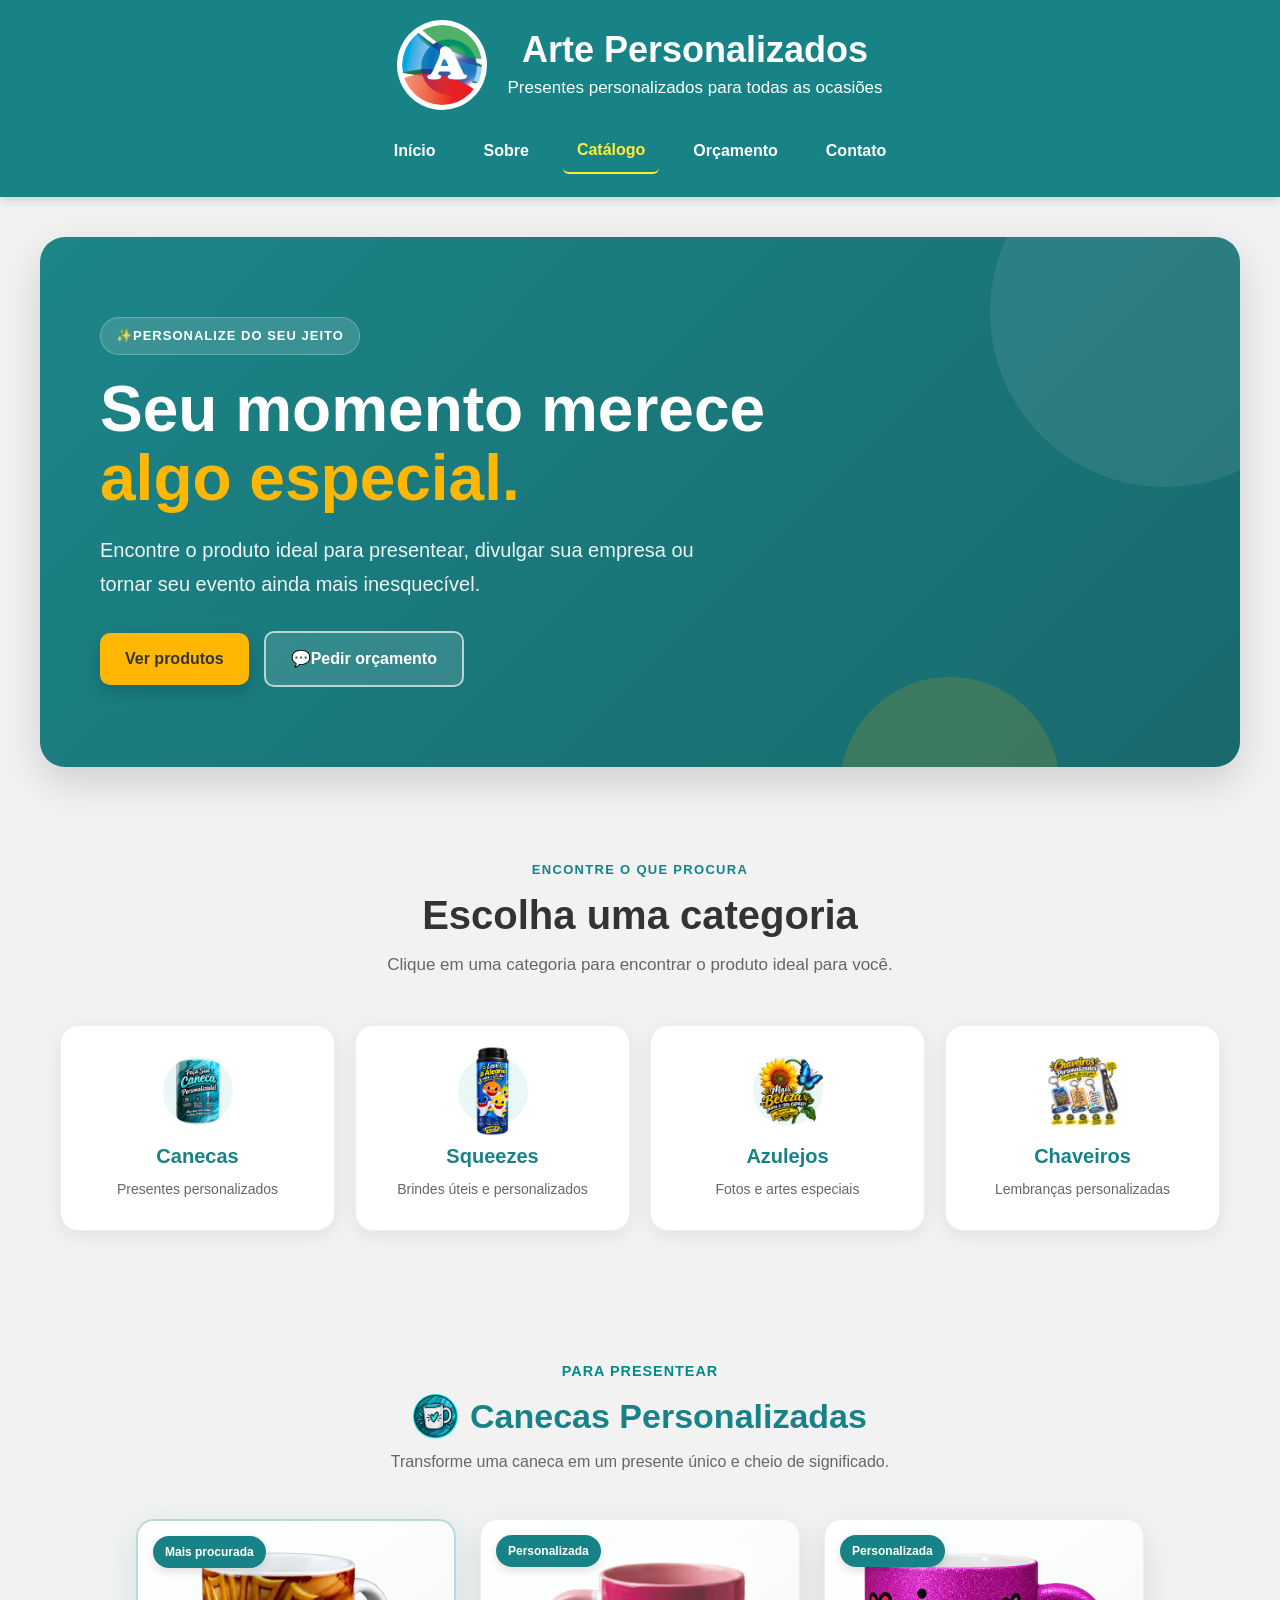
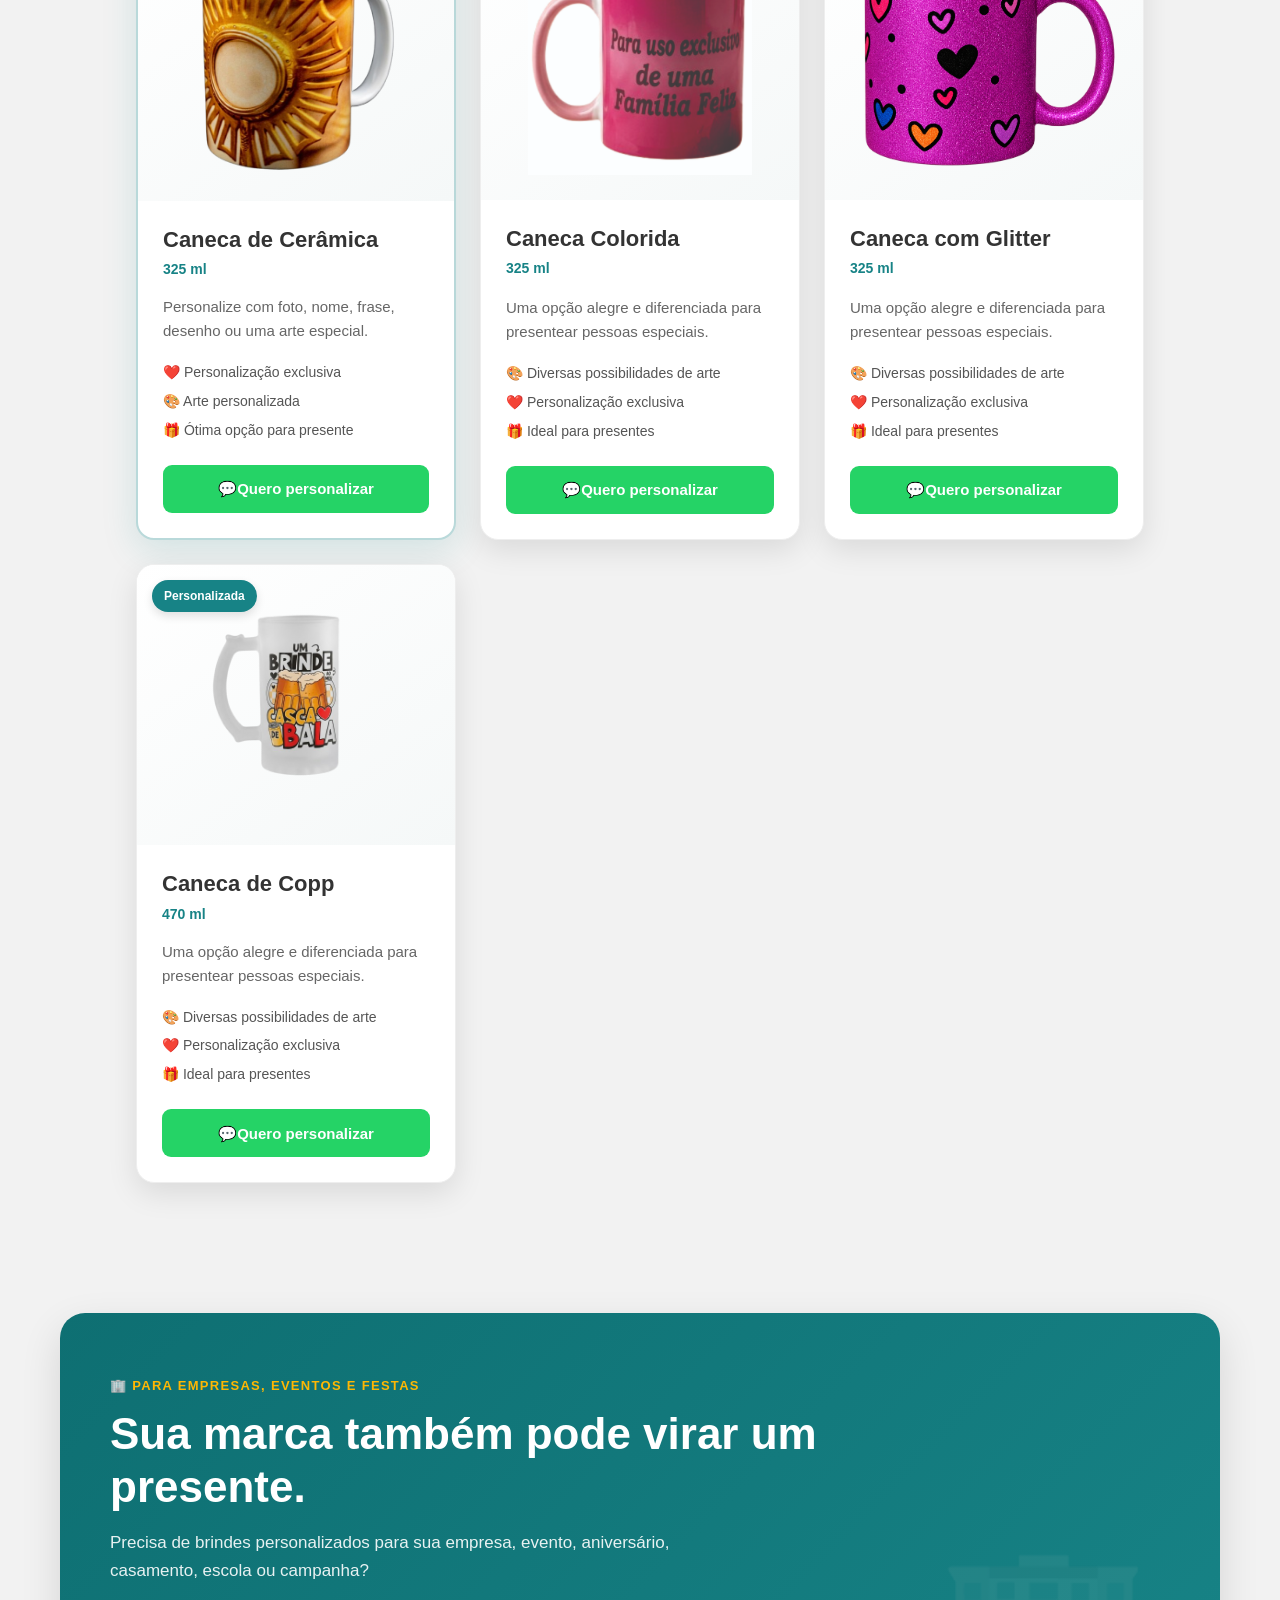
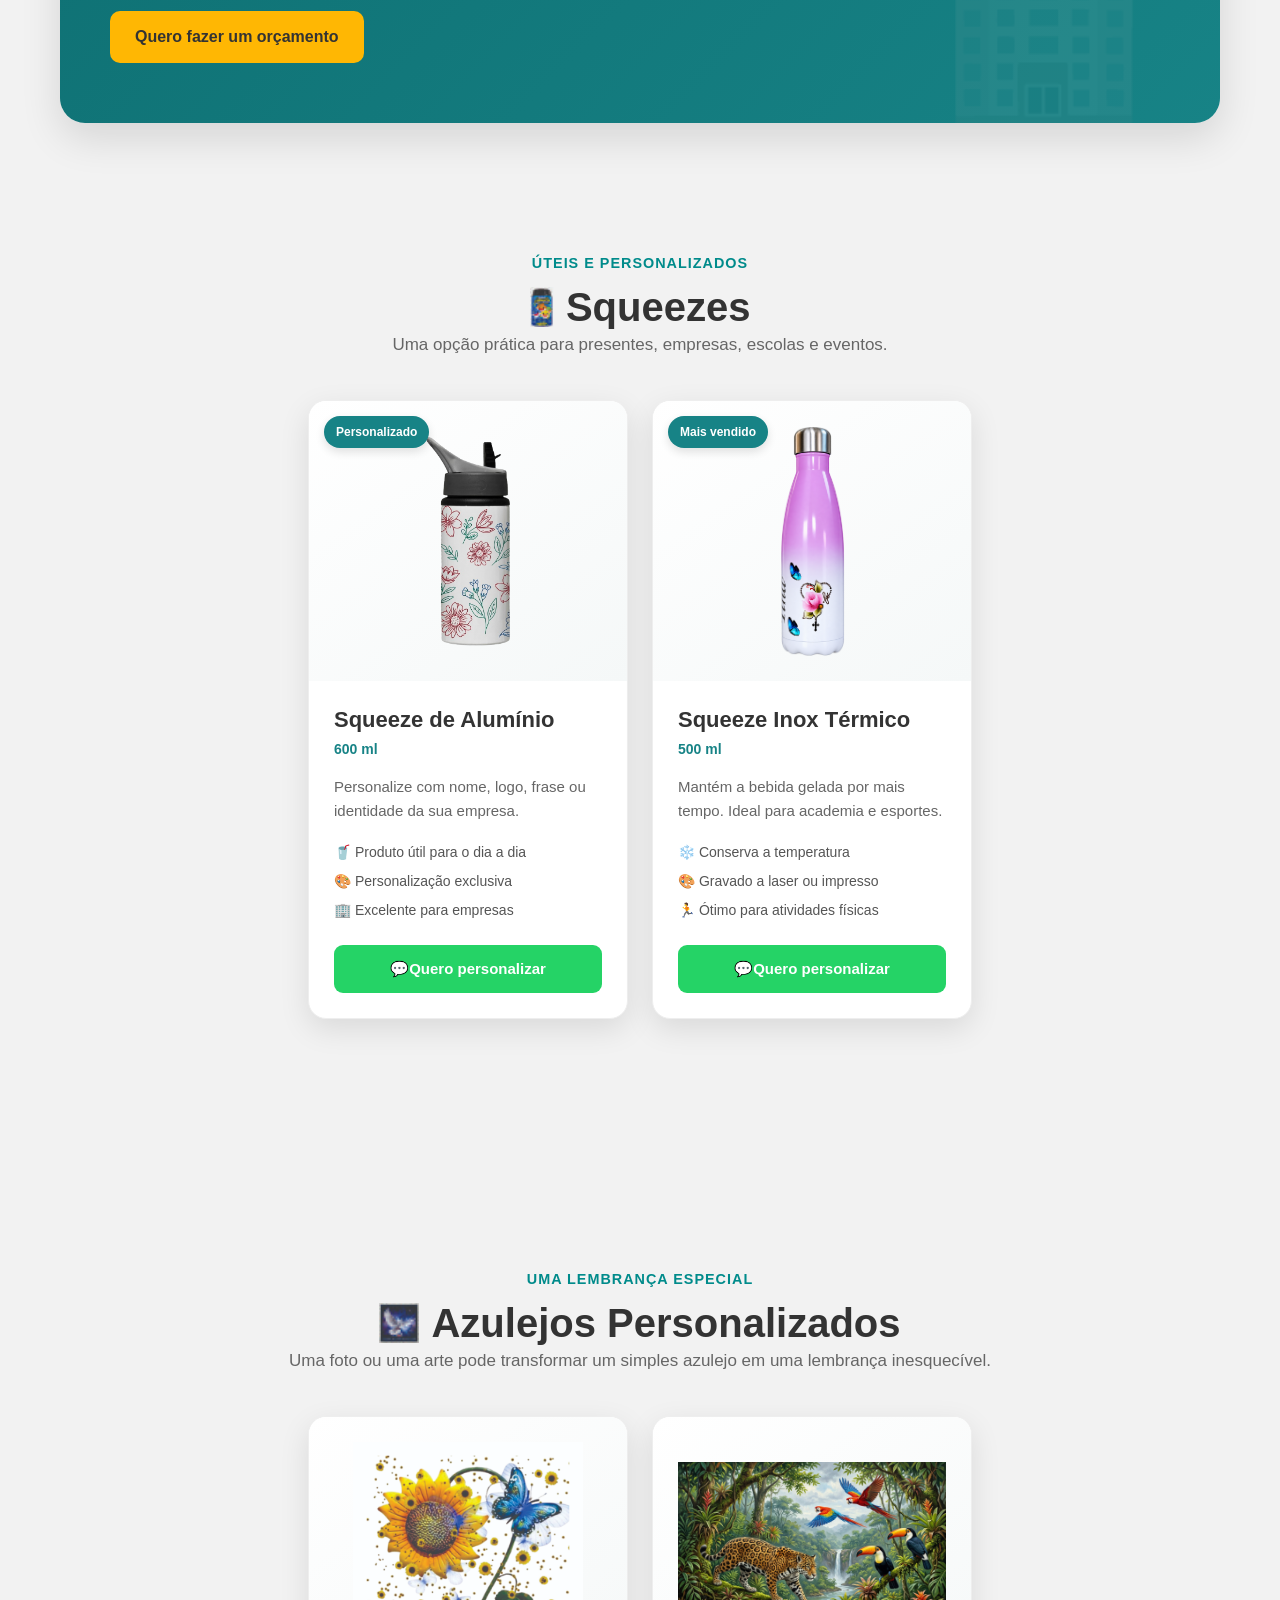
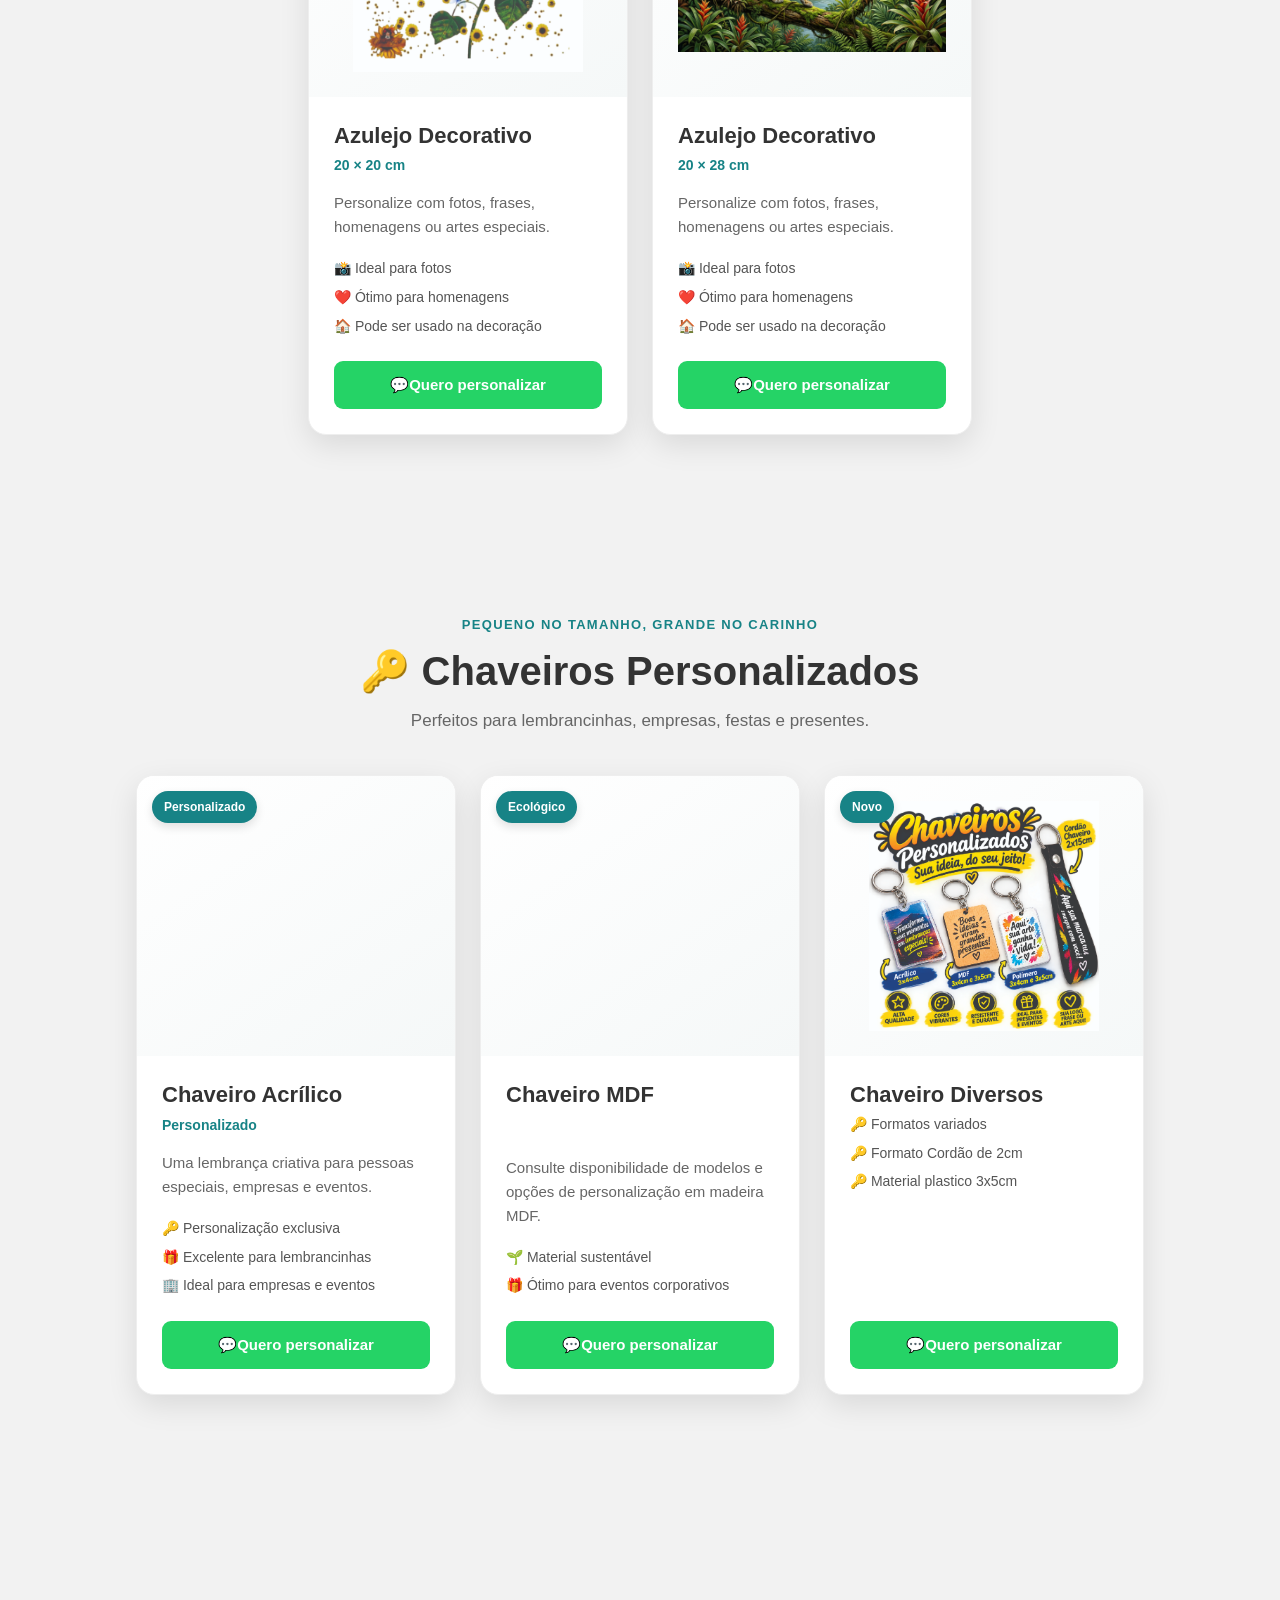
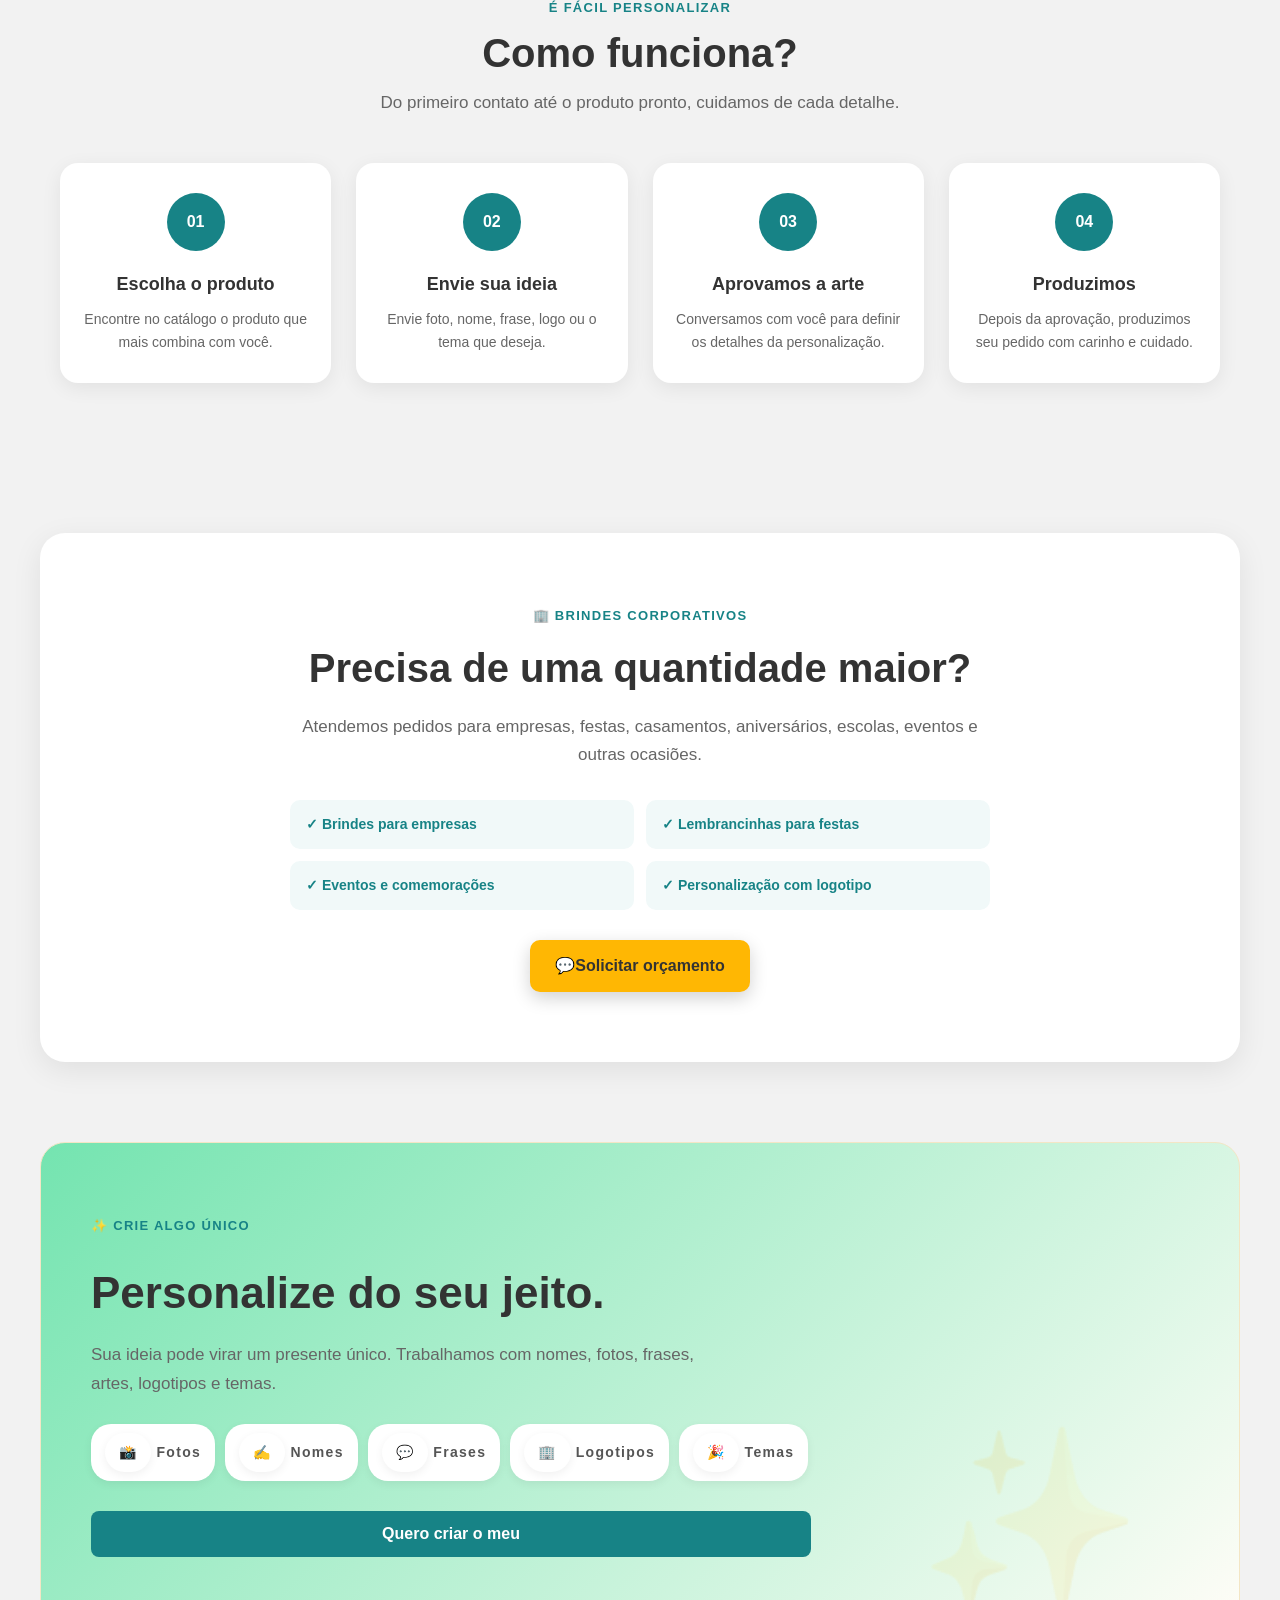
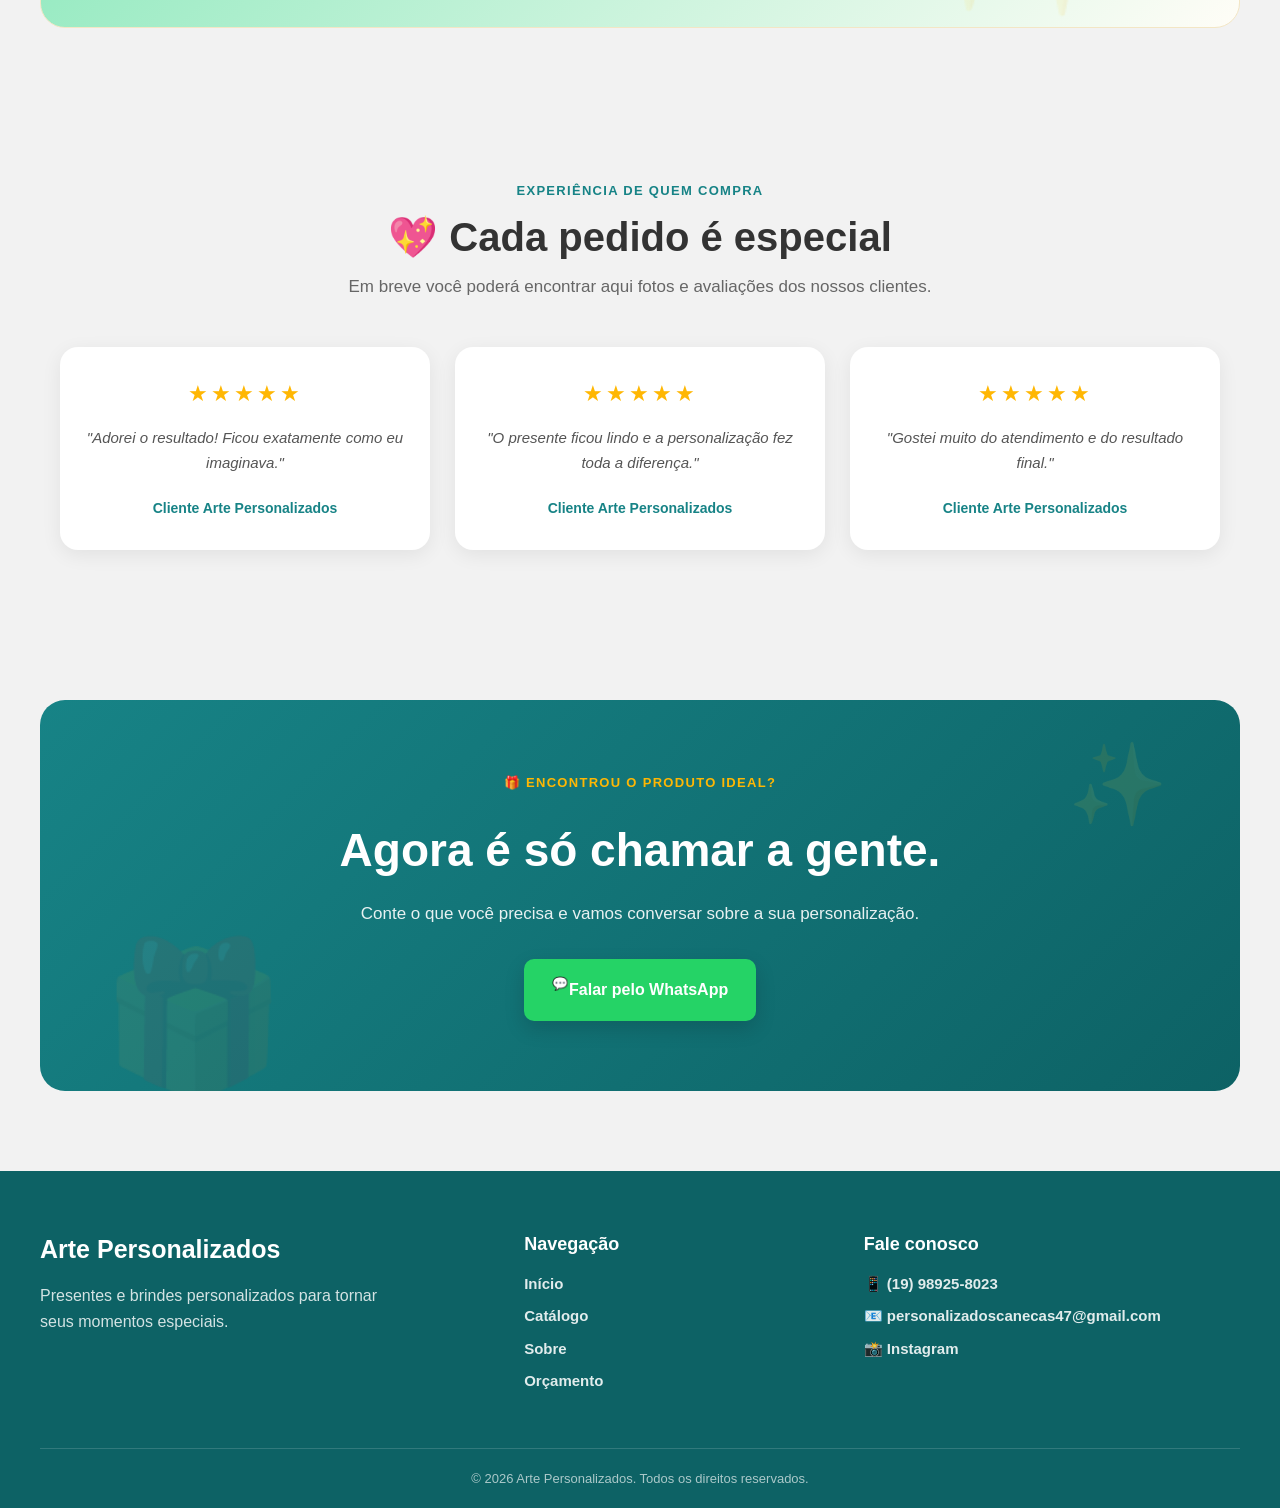
==== catalogo.html @ 5f46cacb "Atualiza o projeto" ====
<!DOCTYPE html>
<html lang="pt-BR">

<head>
    <meta charset="UTF-8">
    <meta name="viewport" content="width=device-width, initial-scale=1.0">
    <meta name="description"
        content="Catálogo Arte Personalizados — canecas, squeezes, azulejos e chaveiros personalizados para presentes, empresas e eventos especiais.">
    <title>Catálogo de Produtos | Arte Personalizados</title>
    <link rel="stylesheet" href="style.css">
</head>

<body>
    <!-- LINK PARA PULAR PARA O CONTEÚDO PRINCIPAL (ACESSIBILIDADE VIA TECLADO) -->
    <a href="#conteudo-principal" class="skip-link">Pular para o conteúdo principal</a>

    <!-- CABEÇALHO -->
    <header class="cabecalho" role="banner">
        <div class="logo-area">
            <a href="index.html" aria-label="Voltar para a página inicial da Arte Personalizados">
                <img src="img/logo.jpg" alt="Logo da Arte Personalizados" class="logo" width="90" height="90">
            </a>
            <div>
                <h1>Arte Personalizados</h1>
                <p>Presentes personalizados para todas as ocasiões</p>
            </div>
        </div>

        <nav class="menu" aria-label="Navegação principal">
            <a href="index.html">Início</a>
            <a href="index.html#sobre">Sobre</a>
            <a href="catalogo.html" class="ativo" aria-current="page">Catálogo</a>
            <a href="index.html#orcamento">Orçamento</a>
            <a href="index.html#contato">Contato</a>
        </nav>
    </header>

    <!-- CONTEÚDO PRINCIPAL -->
    <main id="conteudo-principal">

        <!-- HERO DO CATÁLOGO -->
        <section class="catalogo-hero" aria-label="Apresentação do Catálogo">
            <div class="catalogo-hero-conteudo">
                <span class="selo">
                    <span aria-hidden="true">✨</span> PERSONALIZE DO SEU JEITO
                </span>

                <h2>
                    Seu momento merece
                    <strong>algo especial.</strong>
                </h2>

                <p>
                    Encontre o produto ideal para presentear,
                    divulgar sua empresa ou tornar seu evento
                    ainda mais inesquecível.
                </p>

                <div class="hero-botoes">
                    <a href="#produtos" class="btn-principal">
                        Ver produtos
                    </a>

                    <a href="https://wa.me/5519989258023?text=Olá!%20Gostaria%20de%20receber%20um%20orçamento%20de%20produtos%20personalizados."
                       target="_blank"
                       rel="noopener noreferrer"
                       class="btn-secundario"
                       aria-label="Pedir orçamento pelo WhatsApp (abre em nova aba)">
                        <span aria-hidden="true">💬</span> Pedir orçamento
                    </a>
                </div>
            </div>
        </section>

        <!-- CATEGORIAS -->
        <section class="categorias" aria-labelledby="titulo-categorias">
            <div class="section-titulo">
                <span>ENCONTRE O QUE PROCURA</span>
                <h2 id="titulo-categorias">Escolha uma categoria</h2>
                <p>
                    Clique em uma categoria para encontrar o produto ideal para você.
                </p>
            </div>

            <div class="categorias-grid">
                <a href="#canecas" class="categoria-card">
                    <div class="categoria-icone">
                        <img src="img/canecas.png" alt="" aria-hidden="true" width="48" height="48">
                    </div>
                    <h3>Canecas</h3>
                    <p>Presentes personalizados</p>
                </a>

                <a href="#squeezes" class="categoria-card">
                    <div class="categoria-icone">
                        <img src="img/squeeze.png" alt="" aria-hidden="true" width="48" height="48">
                    </div>
                    <h3>Squeezes</h3>
                    <p>Brindes úteis e personalizados</p>
                </a>

                <a href="#azulejos" class="categoria-card">
                    <div class="categoria-icone">
                        <img src="img/azulejo.png" alt="" aria-hidden="true" width="48" height="48">
                    </div>
                    <h3>Azulejos</h3>
                    <p>Fotos e artes especiais</p>
                </a>

                <a href="#chaveiros" class="categoria-card">
                    <div class="categoria-icone">
                        <img src="img/chaverinhos.jpg" alt="" aria-hidden="true" width="48" height="48">
                    </div>
                    <h3>Chaveiros</h3>
                    <p>Lembranças personalizadas</p>
                </a>
            </div>
        </section>

        <!-- ÁREA DOS PRODUTOS -->
        <div id="produtos" class="catalogo">

            <!-- CANECAS -->
            <section id="canecas" class="categoria-produtos" aria-labelledby="titulo-sec-canecas">
              
                <div class="secao-header">
  <p class="subtitulo-presentear">PARA PRESENTEAR</p>
  
  <h2 id="titulo-sec-canecas">
    <img src="img/iconecanecas.png" alt="Caneca">
    Canecas Personalizadas
  </h2>
  
  <p class="descricao">Transforme uma caneca em um presente único e cheio de significado.</p>
</div>

                <div class="produtos-grid">
                    <!-- CANECA CERÂMICA -->
                    <article class="produto-card destaque">
                        <div class="produto-imagem">
                            <span class="produto-tag">Mais procurada</span>
                            <img src="img/caneca_branca_325ml.png"
                                 alt="Caneca de Cerâmica Personalizada 325 ml"
                                 loading="lazy">
                        </div>

                        <div class="produto-info">
                            <h3>Caneca de Cerâmica</h3>
                            <p class="produto-detalhe">325 ml</p>
                            <p>
                                Personalize com foto, nome, frase, desenho ou uma arte especial.
                            </p>

                            <ul class="produto-beneficios">
                                <li><span aria-hidden="true">❤️</span> Personalização exclusiva</li>
                                <li><span aria-hidden="true">🎨</span> Arte personalizada</li>
                                <li><span aria-hidden="true">🎁</span> Ótima opção para presente</li>
                            </ul>

                            <a href="https://wa.me/5519989258023?text=Olá!%20Gostaria%20de%20personalizar%20uma%20Caneca%20de%20Cerâmica%20325ml."
                               target="_blank"
                               rel="noopener noreferrer"
                               class="btn-comprar"
                               aria-label="Quero personalizar Caneca de Cerâmica 325ml pelo WhatsApp (abre em nova aba)">
                                <span aria-hidden="true">💬</span> Quero personalizar
                            </a>
                        </div>
                    </article>

                    <!-- CANECA COLORIDA -->
                    <article class="produto-card">
                        <div class="produto-imagem">
                            <span class="produto-tag">Personalizada</span>
                            <img src="img/caneca_colorida.jpg"
                                 alt="Caneca Colorida Personalizada 325 ml"
                                 loading="lazy">
                        </div>

                        <div class="produto-info">
                            <h3>Caneca Colorida</h3>
                            <p class="produto-detalhe">325 ml</p>
                            <p>
                                Uma opção alegre e diferenciada para presentear pessoas especiais.
                            </p>

                            <ul class="produto-beneficios">
                                <li><span aria-hidden="true">🎨</span> Diversas possibilidades de arte</li>
                                <li><span aria-hidden="true">❤️</span> Personalização exclusiva</li>
                                <li><span aria-hidden="true">🎁</span> Ideal para presentes</li>
                            </ul>

                            <a href="https://wa.me/5519989258023?text=Olá!%20Gostaria%20de%20personalizar%20uma%20Caneca%20Colorida%20325ml."
                               target="_blank"
                               rel="noopener noreferrer"
                               class="btn-comprar"
                               aria-label="Quero personalizar Caneca Colorida 325ml pelo WhatsApp (abre em nova aba)">
                                <span aria-hidden="true">💬</span> Quero personalizar
                            </a>
                        </div>
                    </article>
                     <!-- CANECA com Glitter -->
                    <article class="produto-card">
                        <div class="produto-imagem">
                            <span class="produto-tag">Personalizada</span>
                            <img src="img/canecaglitter.png"
                                 alt="Caneca Com Glitter Personalizada 325 ml"
                                 loading="lazy">
                        </div>

                        <div class="produto-info">
                            <h3>Caneca com Glitter</h3>
                            <p class="produto-detalhe">325 ml</p>
                            <p>
                                Uma opção alegre e diferenciada para presentear pessoas especiais.
                            </p>

                            <ul class="produto-beneficios">
                                <li><span aria-hidden="true">🎨</span> Diversas possibilidades de arte</li>
                                <li><span aria-hidden="true">❤️</span> Personalização exclusiva</li>
                                <li><span aria-hidden="true">🎁</span> Ideal para presentes</li>
                            </ul>

                            <a href="https://wa.me/5519989258023?text=Olá!%20Gostaria%20de%20personalizar%20uma%20Caneca%20Colorida%20325ml."
                               target="_blank"
                               rel="noopener noreferrer"
                               class="btn-comprar"
                               aria-label="Quero personalizar Caneca Colorida 325ml pelo WhatsApp (abre em nova aba)">
                                <span aria-hidden="true">💬</span> Quero personalizar
                            </a>
                        </div>
                    </article>
                    <!-- CANECA Chopp -->
                    <article class="produto-card">
                        <div class="produto-imagem">
                            <span class="produto-tag">Personalizada</span>
                            <img src="img/caneca_chop470ml.png"
                                 alt="Caneca de Chopp 470 ml"
                                 loading="lazy">
                        </div>

                        <div class="produto-info">
                            <h3>Caneca de Copp</h3>
                            <p class="produto-detalhe">470 ml</p>
                            <p>
                                Uma opção alegre e diferenciada para presentear pessoas especiais.
                            </p>

                            <ul class="produto-beneficios">
                                <li><span aria-hidden="true">🎨</span> Diversas possibilidades de arte</li>
                                <li><span aria-hidden="true">❤️</span> Personalização exclusiva</li>
                                <li><span aria-hidden="true">🎁</span> Ideal para presentes</li>
                            </ul>

                            <a href="https://wa.me/5519989258023?text=Olá!%20Gostaria%20de%20personalizar%20uma%20Caneca%20Colorida%20325ml."
                               target="_blank"
                               rel="noopener noreferrer"
                               class="btn-comprar"
                               aria-label="Quero personalizar Caneca Colorida 325ml pelo WhatsApp (abre em nova aba)">
                                <span aria-hidden="true">💬</span> Quero personalizar
                            </a>
                        </div>
                    </article>


                  

                    
                </div>
            </section>

            <!-- BANNER EMPRESAS -->
            <section class="banner-empresas" aria-labelledby="titulo-banner-emp">
                <div class="banner-empresas-conteudo">
                    <span><span aria-hidden="true">🏢</span> PARA EMPRESAS, EVENTOS E FESTAS</span>
                    <h2 id="titulo-banner-emp">
                        Sua marca também pode virar um presente.
                    </h2>
                    <p>
                        Precisa de brindes personalizados para sua empresa, evento, aniversário,
                        casamento, escola ou campanha?
                    </p>

                    <a href="https://wa.me/5519989258023?text=Olá!%20Preciso%20de%20um%20orçamento%20para%20brindes%20personalizados."
                       target="_blank"
                       rel="noopener noreferrer"
                       class="btn-banner"
                       aria-label="Quero fazer um orçamento para empresas pelo WhatsApp (abre em nova aba)">
                        Quero fazer um orçamento
                    </a>
                </div>
            </section>

            <!-- SQUEEZES -->
            <section id="squeezes" class="categoria-produtos" aria-labelledby="titulo-sec-squeezes">
                    <div class="categoria-titulo">
                         <span class="subtitulo">ÚTEIS E PERSONALIZADOS</span>
  
                     <h2 id="titulo-sec-squeezes">
                        <img src="img/icone.jpg" alt="Squeeze">
                             Squeezes
                     </h2>
  
                    <p class="descricao">
                         Uma opção prática para presentes, empresas, escolas e eventos.
                     </p>
                    </div>

                    <div class="produtos-grid">
                    <article class="produto-card">
                        <div class="produto-imagem">
                            <span class="produto-tag">Personalizado</span>
                            <img src="img/squeeze_aluminio_600ml.png"
                                 alt="Squeeze de Alumínio Personalizado 600 ml"
                                 loading="lazy">
                        </div>

                        <div class="produto-info">
                            <h3>Squeeze de Alumínio</h3>
                            <p class="produto-detalhe">600 ml</p>
                            <p>
                                Personalize com nome, logo, frase ou identidade da sua empresa.
                            </p>

                            <ul class="produto-beneficios">
                                <li><span aria-hidden="true">🥤</span> Produto útil para o dia a dia</li>
                                <li><span aria-hidden="true">🎨</span> Personalização exclusiva</li>
                                <li><span aria-hidden="true">🏢</span> Excelente para empresas</li>
                            </ul>

                            <a href="https://wa.me/5519989258023?text=Olá!%20Gostaria%20de%20um%20orçamento%20para%20Squeeze%20de%20Alumínio%20personalizado."
                               target="_blank"
                               rel="noopener noreferrer"
                               class="btn-comprar"
                               aria-label="Quero personalizar Squeeze de Alumínio pelo WhatsApp (abre em nova aba)">
                                <span aria-hidden="true">💬</span> Quero personalizar
                            </a>
                        </div>
                    </article>
                    <article class="produto-card">
                    <div class="produto-imagem">
                    <span class="produto-tag">Mais vendido</span>
                        <img src="img/squeeze500mltermico.png" alt="Squeeze Térmico Personalizado" loading="lazy">
            </div>

    <div class="produto-info">
      <h3>Squeeze Inox Térmico</h3>
      <p class="produto-detalhe">500 ml</p>
      <p>Mantém a bebida gelada por mais tempo. Ideal para academia e esportes.</p>

      <ul class="produto-beneficios">
        <li><span aria-hidden="true">❄️</span> Conserva a temperatura</li>
        <li><span aria-hidden="true">🎨</span> Gravado a laser ou impresso</li>
        <li><span aria-hidden="true">🏃</span> Ótimo para atividades físicas</li>
      </ul>

      <a href="https://wa.me/5519989258023?text=Olá!%20Gostaria%20de%20um%20orçamento%20para%20Squeeze%20Inox%20Térmico."
         target="_blank"
         rel="noopener noreferrer"
         class="btn-comprar"
         aria-label="Quero personalizar Squeeze Inox pelo WhatsApp">
        <span aria-hidden="true">💬</span> Quero personalizar
      </a>
    </div>
  </article>

</div>


                    
                </div>
            </section>

            <!-- AZULEJOS -->
            <section id="azulejos" class="categoria-produtos" aria-labelledby="titulo-sec-azulejos">
             <div class="categoria-titulo">
  <span class="subtitulo">UMA LEMBRANÇA ESPECIAL</span>
  
  <h2 id="titulo-sec-azulejos">
    <img src="img/iconeazulejo.jpg" alt="Azulejo">
    Azulejos Personalizados
  </h2>
  
  <p>
    Uma foto ou uma arte pode transformar um simples azulejo em uma lembrança inesquecível.
  </p>
</div>

                <div class="produtos-grid">
                    <article class="produto-card">
                        <div class="produto-imagem">
                            
                            <img src="img/azulejo-20x20cm.png"
                                 alt="Azulejo Decorativo Personalizado 20 por 20 centímetros"
                                 loading="lazy">
                        </div>

                        <div class="produto-info">
                            <h3>Azulejo Decorativo</h3>
                            <p class="produto-detalhe">20 × 20 cm</p>
                            <p>
                                Personalize com fotos, frases, homenagens ou artes especiais.
                            </p>

                            <ul class="produto-beneficios">
                                <li><span aria-hidden="true">📸</span> Ideal para fotos</li>
                                <li><span aria-hidden="true">❤️</span> Ótimo para homenagens</li>
                                <li><span aria-hidden="true">🏠</span> Pode ser usado na decoração</li>
                            </ul>

                            <a href="https://wa.me/5519989258023?text=Olá!%20Gostaria%20de%20um%20Azulejo%20Decorativo%2020x20cm%20personalizado."
                               target="_blank"
                               rel="noopener noreferrer"
                               class="btn-comprar"
                               aria-label="Quero personalizar Azulejo Decorativo 20x20cm pelo WhatsApp (abre em nova aba)">
                                <span aria-hidden="true">💬</span> Quero personalizar
                            </a>
                        </div>
                    </article>
                    <!-- CARD DUPLICADO -->
<article class="produto-card">
    <div class="produto-imagem">
        
        <img src="img/azulejo 20x28cm.jfif" alt="Azulejo Decorativo 15x15 cm" loading="lazy">
    </div>

    <div class="produto-info">
        <h3>Azulejo Decorativo</h3>
        <p class="produto-detalhe">20 × 28 cm</p>
        <p>
            Personalize com fotos, frases, homenagens ou artes especiais.
        </p>

        <ul class="produto-beneficios">
            <li><span aria-hidden="true">📸</span> Ideal para fotos</li>
            <li><span aria-hidden="true">❤️</span> Ótimo para homenagens</li>
            <li><span aria-hidden="true">🏠</span> Pode ser usado na decoração</li>
        </ul>

        <a href="https://wa.me/5519989258023?text=Olá!%20Gostaria%20de%20um%20Azulejo%20Decorativo%2015x15cm%20personalizado."
           target="_blank"
           rel="noopener noreferrer"
           class="btn-comprar"
           aria-label="Quero personalizar Azulejo Decorativo 15x15cm pelo WhatsApp (abre em nova aba)">
            <span aria-hidden="true">💬</span> Quero personalizar
        </a>
    </div>
</article>
                    

                  
                    
                </div>
            </section>

            <!-- CHAVEIROS -->
            <section id="chaveiros" class="categoria-produtos" aria-labelledby="titulo-sec-chaveiros">
                <div class="categoria-titulo">
                    <span>PEQUENO NO TAMANHO, GRANDE NO CARINHO</span>
                    <h2 id="titulo-sec-chaveiros">
                        <span aria-hidden="true">🔑</span> Chaveiros Personalizados
                    </h2>
                    <p>
                        Perfeitos para lembrancinhas, empresas, festas e presentes.
                    </p>
                </div>

                <div class="produtos-grid">
                    <article class="produto-card">
                        <div class="produto-imagem">
                            <span class="produto-tag">Personalizado</span>
                            <img src="img/chaveiro-acrilico-3x4cm.png"
                                 alt="Chaveiro Acrílico Personalizado"
                                 loading="lazy">
                        </div>

                        <div class="produto-info">
                            <h3>Chaveiro Acrílico</h3>
                            <p class="produto-detalhe">Personalizado</p>
                            <p>
                                Uma lembrança criativa para pessoas especiais, empresas e eventos.
                            </p>

                            <ul class="produto-beneficios">
                                <li><span aria-hidden="true">🔑</span> Personalização exclusiva</li>
                                <li><span aria-hidden="true">🎁</span> Excelente para lembrancinhas</li>
                                <li><span aria-hidden="true">🏢</span> Ideal para empresas e eventos</li>
                            </ul>

                            <a href="https://wa.me/5519989258023?text=Olá!%20Gostaria%20de%20um%20Chaveiro%20Acrílico%20Personalizado."
                               target="_blank"
                               rel="noopener noreferrer"
                               class="btn-comprar"
                               aria-label="Quero personalizar Chaveiro Acrílico pelo WhatsApp (abre em nova aba)">
                                <span aria-hidden="true">💬</span> Quero personalizar
                            </a>
                        </div>
                    </article>

                  
                    <!-- CARD 2: Chaveiro MDF (Convertido para produto completo) -->
    <article class="produto-card">
        <div class="produto-imagem">
            <span class="produto-tag">Ecológico</span>
            <img src="img/chaveiro em mdf.jpg" alt="Chaveiro MDF Personalizado" loading="lazy">
        </div>

        <div class="produto-info">
            <h3>Chaveiro MDF</h3>
            <p class="produto-detalhe"></p>
            <p>Consulte disponibilidade de modelos e opções de personalização em madeira MDF.</p>

            <ul class="produto-beneficios">
                <li><span aria-hidden="true">🌱</span> Material sustentável</li>
              
                <li><span aria-hidden="true">🎁</span> Ótimo para eventos corporativos</li>
            </ul>

            <a href="https://wa.me/5519989258023?text=Olá!%20Gostaria%20de%20conhecer%20os%20modelos%20de%20chaveiros%20MDF."
               target="_blank" rel="noopener noreferrer" class="btn-comprar"
               aria-label="Ver mais opções de chaveiros MDF pelo WhatsApp">
                <span aria-hidden="true">💬</span> Quero personalizar
            </a>
        </div>
    </article>

    <!-- CARD 3: DUPLICADO (Exemplo: Chaveiro Resinado) -->
    <article class="produto-card">
        <div class="produto-imagem">
            <span class="produto-tag">Novo</span>
            <img src="img/chaverinhos.jpg" alt="Chaveiro  Personalizado" loading="lazy">
        </div>

        <div class="produto-info">
            <h3>Chaveiro Diversos</h3>
            
      

            <ul class="produto-beneficios">
                <li><span aria-hidden="true">🔑</span> Formatos variados</li>
               <li><span aria-hidden="true">🔑</span> Formato Cordão de 2cm</li>
                <li><span aria-hidden="true">🔑</span> Material plastico 3x5cm</li>
            </ul>

            <a href="https://wa.me/5519989258023?text=Olá!%20Gostaria%20de%20um%20Chaveiro%20Resinado%20Personalizado."
               target="_blank" rel="noopener noreferrer" class="btn-comprar"
               aria-label="Quero personalizar Chaveiro Resinado pelo WhatsApp">
                <span aria-hidden="true">💬</span> Quero personalizar
            </a>
        </div>
    </article>

   
                    

                    
            </section>

        </div>

        <!-- COMO FUNCIONA -->
        <section class="como-funciona" aria-labelledby="titulo-como-funciona">
            <div class="section-titulo">
                <span>É FÁCIL PERSONALIZAR</span>
                <h2 id="titulo-como-funciona">Como funciona?</h2>
                <p>
                    Do primeiro contato até o produto pronto, cuidamos de cada detalhe.
                </p>
            </div>

            <div class="passos">
                <div class="passo">
                    <div class="passo-numero" aria-hidden="true">01</div>
                    <h3>Escolha o produto</h3>
                    <p>
                        Encontre no catálogo o produto que mais combina com você.
                    </p>
                </div>

                <div class="passo">
                    <div class="passo-numero" aria-hidden="true">02</div>
                    <h3>Envie sua ideia</h3>
                    <p>
                        Envie foto, nome, frase, logo ou o tema que deseja.
                    </p>
                </div>

                <div class="passo">
                    <div class="passo-numero" aria-hidden="true">03</div>
                    <h3>Aprovamos a arte</h3>
                    <p>
                        Conversamos com você para definir os detalhes da personalização.
                    </p>
                </div>

                <div class="passo">
                    <div class="passo-numero" aria-hidden="true">04</div>
                    <h3>Produzimos</h3>
                    <p>
                        Depois da aprovação, produzimos seu pedido com carinho e cuidado.
                    </p>
                </div>
            </div>
        </section>

        <!-- EMPRESAS -->
        <section class="empresas" aria-labelledby="titulo-empresas">
            <div class="empresas-conteudo">
                <span><span aria-hidden="true">🏢</span> BRINDES CORPORATIVOS</span>
                <h2 id="titulo-empresas">
                    Precisa de uma quantidade maior?
                </h2>
                <p>
                    Atendemos pedidos para empresas, festas, casamentos, aniversários,
                    escolas, eventos e outras ocasiões.
                </p>

                <div class="empresas-lista">
                    <div>✓ Brindes para empresas</div>
                    <div>✓ Lembrancinhas para festas</div>
                    <div>✓ Eventos e comemorações</div>
                    <div>✓ Personalização com logotipo</div>
                </div>

                <a href="https://wa.me/5519989258023?text=Olá!%20Tenho%20interesse%20em%20brindes%20personalizados%20para%20empresa%20ou%20evento.%20Gostaria%20de%20um%20orçamento."
                   target="_blank"
                   rel="noopener noreferrer"
                   class="btn-principal"
                   aria-label="Solicitar orçamento para empresas pelo WhatsApp (abre em nova aba)">
                    <span aria-hidden="true">💬</span> Solicitar orçamento
                </a>
            </div>
        </section>

        <!-- PERSONALIZAÇÃO -->
        <section class="personalizacao" aria-labelledby="titulo-personalizacao">
            <div>
                <span><span aria-hidden="true">✨</span> CRIE ALGO ÚNICO</span>
                <h2 id="titulo-personalizacao">
                    Personalize do seu jeito.
                </h2>
                <p>
                    Sua ideia pode virar um presente único. Trabalhamos com nomes, fotos,
                    frases, artes, logotipos e temas.
                </p>

                <div class="personalizacao-opcoes">
                    <span><span aria-hidden="true">📸</span> Fotos</span>
                    <span><span aria-hidden="true">✍️</span> Nomes</span>
                    <span><span aria-hidden="true">💬</span> Frases</span>
                    <span><span aria-hidden="true">🏢</span> Logotipos</span>
                    <span><span aria-hidden="true">🎉</span> Temas</span>
                </div>

                <a href="https://wa.me/5519989258023?text=Olá!%20Tenho%20uma%20ideia%20de%20personalização%20e%20gostaria%20de%20conversar."
                   target="_blank"
                   rel="noopener noreferrer"
                   class="btn-comprar"
                   aria-label="Quero criar meu produto personalizado pelo WhatsApp (abre em nova aba)">
                    Quero criar o meu
                </a>
            </div>
        </section>

        <!-- DEPOIMENTOS -->
        <section class="depoimentos" aria-labelledby="titulo-depoimentos">
            <div class="section-titulo">
                <span>EXPERIÊNCIA DE QUEM COMPRA</span>
                <h2 id="titulo-depoimentos">
                    <span aria-hidden="true">💖</span> Cada pedido é especial
                </h2>
                <p>
                    Em breve você poderá encontrar aqui fotos e avaliações dos nossos clientes.
                </p>
            </div>

            <div class="depoimentos-grid">
                <article class="depoimento">
                    <div class="estrelas" aria-label="Classificação: 5 de 5 estrelas" role="img">
                        <span aria-hidden="true">★★★★★</span>
                    </div>
                    <p>
                        "Adorei o resultado! Ficou exatamente como eu imaginava."
                    </p>
                    <strong>
                        Cliente Arte Personalizados
                    </strong>
                </article>

                <article class="depoimento">
                    <div class="estrelas" aria-label="Classificação: 5 de 5 estrelas" role="img">
                        <span aria-hidden="true">★★★★★</span>
                    </div>
                    <p>
                        "O presente ficou lindo e a personalização fez toda a diferença."
                    </p>
                    <strong>
                        Cliente Arte Personalizados
                    </strong>
                </article>

                <article class="depoimento">
                    <div class="estrelas" aria-label="Classificação: 5 de 5 estrelas" role="img">
                        <span aria-hidden="true">★★★★★</span>
                    </div>
                    <p>
                        "Gostei muito do atendimento e do resultado final."
                    </p>
                    <strong>
                        Cliente Arte Personalizados
                    </strong>
                </article>
            </div>
        </section>

        <!-- CTA FINAL -->
        <section class="cta-final" aria-labelledby="titulo-cta-final">
            <div>
                <span><span aria-hidden="true">🎁</span> ENCONTROU O PRODUTO IDEAL?</span>
                <h2 id="titulo-cta-final">
                    Agora é só chamar a gente.
                </h2>
                <p>
                    Conte o que você precisa e vamos conversar sobre a sua personalização.
                </p>

                <a href="https://wa.me/5519989258023?text=Olá!%20Vi%20o%20catálogo%20da%20Arte%20Personalizados%20e%20gostaria%20de%20fazer%20um%20pedido."
                   target="_blank"
                   rel="noopener noreferrer"
                   class="btn-whatsapp-grande"
                   aria-label="Falar pelo WhatsApp com a Arte Personalizados (abre em nova aba)">
                    <span aria-hidden="true">💬</span> Falar pelo WhatsApp
                </a>
            </div>
        </section>

    </main>

    <!-- RODAPÉ -->
    <footer id="contato" class="rodape" role="contentinfo">
        <div class="rodape-conteudo">
            <div class="rodape-coluna">
                <h2>Arte Personalizados</h2>
                <p>
                    Presentes e brindes personalizados para tornar seus momentos especiais.
                </p>
            </div>

            <div class="rodape-coluna">
                <h3>Navegação</h3>
                <a href="index.html">Início</a>
                <a href="catalogo.html">Catálogo</a>
                <a href="index.html#sobre">Sobre</a>
                <a href="index.html#orcamento">Orçamento</a>
            </div>

            <div class="rodape-coluna">
                <h3>Fale conosco</h3>
                <a href="https://wa.me/5519989258023" target="_blank" rel="noopener noreferrer" aria-label="(19) 98925-8023 (abre no WhatsApp)">
                    <span aria-hidden="true">📱</span> (19) 98925-8023
                </a>
                <a href="mailto:personalizadoscanecas47@gmail.com" aria-label="Enviar e-mail para personalizadoscanecas47@gmail.com">
                    <span aria-hidden="true">📧</span> personalizadoscanecas47@gmail.com
                </a>
                <a href="https://www.instagram.com/personalizadoscanecas47/" target="_blank" rel="noopener noreferrer" aria-label="Instagram da Arte Personalizados (abre em nova aba)">
                    <span aria-hidden="true">📸</span> Instagram
                </a>
            </div>
        </div>

        <div class="rodape-final">
            <p>
                © 2026 Arte Personalizados. Todos os direitos reservados.
            </p>
        </div>
    </footer>

   
</body>

</html>
---- style.css ----
/* =========================================
   CONFIGURAÇÕES GERAIS & ACESSIBILIDADE
========================================= */

*,
*::before,
*::after {
    margin: 0;
    padding: 0;
    box-sizing: border-box;
}

html {
    scroll-behavior: smooth;
    scroll-padding-top: 80px;
}

/* Link para pular direto para o conteúdo via teclado */
.skip-link {
    position: absolute;
    top: -120px;
    left: 20px;
    background: #0e5254;
    color: #ffffff;
    padding: 12px 20px;
    font-size: 16px;
    font-weight: 700;
    text-decoration: none;
    border-radius: 0 0 8px 8px;
    z-index: 99999;
    box-shadow: 0 4px 15px rgba(0, 0, 0, 0.3);
    transition: top 0.2s ease-in-out;
}

.skip-link:focus,
.skip-link:focus-visible {
    top: 0;
    outline: 3px solid #ffeb3b;
    outline-offset: 2px;
}

/* Classe utilitária para leitores de tela */
.sr-only {
    position: absolute;
    width: 1px;
    height: 1px;
    padding: 0;
    margin: -1px;
    overflow: hidden;
    clip: rect(0, 0, 0, 0);
    white-space: nowrap;
    border: 0;
}

/* Foco visível global para navegação por teclado */
:focus-visible {
    outline: 3px solid #178386;
    outline-offset: 3px;
}

header :focus-visible,
nav :focus-visible,
.btn-comprar:focus-visible,
.btn-destaque:focus-visible,
.btn-principal:focus-visible,
.btn-banner:focus-visible,
.btn-whatsapp-grande:focus-visible,
.whatsapp-flutuante:focus-visible {
    outline: 3px solid #ffeb3b;
    outline-offset: 3px;
}

body {
    width: 100%;
    min-height: 100vh;
    font-family: Arial, Helvetica, sans-serif;
    background: #f2f2f2;
    color: #333;
    overflow-x: hidden;
    line-height: 1.5;
}

img {
max-width: 100%;
display: block;
}

a {
text-decoration: none;
}

/* =========================================
HEADER
========================================= */

header {
width: 100%;

background: #178386;

color: white;

text-align: center;

padding: 20px 5%;

position: sticky;

top: 0;

z-index: 1000;

box-shadow: 0 3px 10px rgba(0, 0, 0, 0.15);


}

/* =========================================
LOGO
========================================= */

.logo-area {
display: flex;

justify-content: center;

align-items: center;

gap: 20px;

max-width: 1200px;

margin: 0 auto;


}

.logo {
width: 90px;

height: 90px;

border-radius: 50%;

object-fit: cover;

background: white;

padding: 5px;

flex-shrink: 0;


}

.logo-area h1 {
font-size: clamp(26px, 4vw, 36px);

line-height: 1.1;


}

.logo-area p {
margin-top: 5px;

font-size: clamp(14px, 2vw, 17px);


}

/* =========================================
MENU
========================================= */

nav {
    margin-top: 15px;
    display: flex;
    justify-content: center;
    align-items: center;
    flex-wrap: wrap;
    gap: 8px;
}

nav a {
    color: #ffffff;
    text-decoration: none;
    margin: 3px 6px;
    padding: 10px 14px;
    font-size: 16px;
    font-weight: bold;
    display: inline-flex;
    align-items: center;
    justify-content: center;
    min-height: 44px;
    border-radius: 6px;
    transition: color 0.2s ease, transform 0.2s ease, background-color 0.2s ease;
}

nav a:hover {
    color: #ffeb3b;
    transform: translateY(-2px);
    background-color: rgba(255, 255, 255, 0.1);
}

nav a.ativo,
nav a[aria-current="page"] {
    color: #ffeb3b;
    border-bottom: 2px solid #ffeb3b;
}

/* =========================================
HERO
========================================= */

.hero {
width: calc(100% - 40px);

max-width: 1200px;

margin: 40px auto;

padding: 70px 40px;

background: rgb(225, 240, 233);

border-radius: 20px;

display: flex;

align-items: center;

justify-content: space-between;

gap: 40px;

overflow: hidden;


}

.hero-text {
width: 100%;

max-width: 550px;


}

.hero-text h2 {
font-size: clamp(30px, 5vw, 42px);

color: #178386;

line-height: 1.2;

margin-bottom: 20px;


}

.hero-text p {
font-size: clamp(17px, 2vw, 20px);

line-height: 1.6;

margin-bottom: 30px;


}

.hero-img {
width: 100%;

max-width: 450px;

display: flex;

justify-content: center;

align-items: center;


}

.hero-img img {
width: 100%;

max-width: 350px;

height: auto;

filter: drop-shadow(0 10px 15px rgba(0, 0, 0, .25));


}

/* =========================================
BOTÃO DESTAQUE
========================================= */

.btn-destaque {
display: inline-flex;

align-items: center;

justify-content: center;

background: #ffb703;

color: #333;

border: none;

padding: 16px 35px;

border-radius: 30px;

font-size: 20px;

font-weight: bold;

cursor: pointer;

box-shadow: 0 5px 15px rgba(0, 0, 0, .2);

transition:
    background 0.2s ease,
    transform 0.2s ease,
    box-shadow 0.2s ease;


}

.btn-destaque:hover {
background: #fb8500;

transform: translateY(-3px);

box-shadow: 0 8px 18px rgba(0, 0, 0, .25);


}

/* =========================================
SEÇÕES
========================================= */

section {
width: 100%;

max-width: 1200px;

margin: auto;

padding: 60px 20px;


}

section > h2,
h2 {
text-align: center;

color: #178386;

margin-bottom: 30px;

font-size: clamp(26px, 4vw, 34px);


}

/* =========================================
SOBRE
========================================= */

.sobre p {
max-width: 900px;

margin: 0 auto;

text-align: center;

font-size: 18px;

line-height: 1.7;


}

/* =========================================
BENEFÍCIOS
========================================= */

.beneficios {
width: calc(100% - 40px);

max-width: 1200px;

background: #178642;

color: white;

border-radius: 20px;

margin: 20px auto;

padding: 60px 30px;


}

.beneficios h2 {
color: white;
}

.beneficio-box {
width: 100%;

display: grid;

grid-template-columns: repeat(3, 1fr);

justify-content: center;

gap: 30px;

text-align: center;


}

.beneficio-box div {
    width: 100%;
    padding: 20px;
    border-radius: 15px;
    background: rgba(3, 30, 80, 0.08);

    border: 2px solid rgba(247, 248, 247, 0.2);
    transition: all 0.3s ease;
}

.beneficio-box div:hover {
    border-color: #f2f5f5;
    box-shadow: 0 0 20px rgba(250, 252, 252, 0.986);
    transform: translateY(-3px);
}


}

.beneficio-box h3 {
margin-bottom: 10px;

font-size: 20px;


}

.beneficio-box p {
line-height: 1.6;
}

/* =========================================
PRODUTOS
========================================= */

.produtos {
width: 100%;

display: grid;

grid-template-columns:
    repeat(auto-fit, minmax(240px, 280px));

justify-content: center;

gap: 30px;


}

/* =========================================
CARD
========================================= */

.card {
width: 280px;
height: 300px;
background: rgb(252, 251, 251);

padding: 20px;

border-radius: 15px;

text-align: center;

box-shadow: 0 20px 25px rgba(0, 0, 0, .15);

display: flex;

flex-direction: column;

transition:
    transform 0.3s ease,
    box-shadow 0.3s ease;


}

.card:hover {
transform: translateY(-8px);

box-shadow: 0 15px 30px rgba(0, 0, 0, .20);


}

/* =========================================
   IMAGEM DO CARD
========================================= */

.card-img {
    width: 100%;
    height: 250px;

    display: flex;
    align-items: center;
    justify-content: center;

    overflow: hidden;
    background: #fff;
}

.card-img img {
    width: auto;
    height: 500px;

    max-width: 100%;
    max-height: 100%;

    object-fit: contain;

    display: block;

    transition: transform 0.3s ease;
}


/* =========================================
CONTEÚDO DO CARD
========================================= */

.card-conteudo {
width: 100%;

padding-top: 15px;

display: flex;

flex-direction: column;

flex: 1;


}

.card h3 {
margin: 10px 0;

font-size: 20px;

color: #333;


}

.card p {
margin-bottom: 20px;

color: #555;

font-size: 16px;


}

/* =========================================
BOTÃO COMPRAR WHATSAPP
========================================= */

.btn-comprar {
width: 100%;

margin-top: auto;

display: flex;

justify-content: center;

align-items: center;

background: #178386;

color: white;

border: none;

padding: 13px 15px;

border-radius: 8px;

cursor: pointer;

font-size: 16px;

font-weight: bold;

line-height: 1.3;

text-align: center;

transition:
    background 0.2s ease,
    transform 0.2s ease,
    box-shadow 0.2s ease;


}

.btn-comprar:hover {
background: #085d92;

transform: translateY(-2px);

box-shadow: 0 5px 12px rgba(0, 0, 0, .15);


}

/* =========================================
COMPATIBILIDADE COM BUTTON
========================================= */

button {
background: #178386;

color: white;

border: none;

padding: 12px 30px;

border-radius: 8px;

cursor: pointer;

font-size: 16px;


}

button:hover {
background: #085d92;
}

/* =========================================
FOOTER
========================================= */

footer {
width: 100%;

background: #178386;

color: white;

text-align: center;

padding: 40px 20px;

margin-top: 30px;


}

footer h2 {
color: white;

margin-bottom: 20px;


}

footer p {
margin: 10px;

line-height: 1.5;


}

footer a {
color: #ffeb3b;

font-weight: bold;


}

/* =========================================
WHATSAPP FLUTUANTE
========================================= */

.whatsapp-flutuante {
    position: fixed;
    right: 25px;
    bottom: 25px;

    width: 62px;
    height: 62px;

    background-color: #00d084;
    border-radius: 50%;

    display: flex;
    align-items: center;
    justify-content: center;

    text-decoration: none;

    box-shadow: 0 4px 15px rgba(0, 0, 0, 0.25);

    z-index: 9999;

    transition: transform 0.2s ease, box-shadow 0.2s ease;
}

.whatsapp-flutuante:hover {
    transform: scale(1.08);

    box-shadow: 0 6px 20px rgba(0, 0, 0, 0.30);
}

.whatsapp-flutuante span {
    font-size: 30px;
}


/* =========================================
TABLET
========================================= */

@media (max-width: 900px) {

header {
    padding: 20px 4%;
}


/* HERO */

.hero {
    padding: 50px 30px;

    gap: 30px;
}

.hero-text h2 {
    font-size: 34px;
}

.hero-text p {
    font-size: 18px;
}

.hero-img img {
    max-width: 300px;
}


/* BENEFÍCIOS */

.beneficio-box {
    grid-template-columns: 1fr;

    max-width: 600px;

    margin: 0 auto;
}


}

/* =========================================
CELULAR
========================================= */

@media (max-width: 768px) {

header {
    padding: 15px 4%;
}


/* LOGO */

.logo-area {
    flex-direction: column;

    gap: 10px;
}

.logo {
    width: 75px;

    height: 75px;
}

.logo-area h1 {
    font-size: 28px;
}

.logo-area p {
    font-size: 14px;
}


/* MENU */

nav {
    width: 100%;

    margin-top: 18px;

    display: flex;

    flex-direction: row;

    justify-content: center;

    gap: 5px;
}

nav a {
    margin: 0;

    padding: 7px 9px;

    font-size: 14px;
}


/* HERO */

.hero {
    width: calc(100% - 20px);

    margin: 20px auto;

    padding: 40px 20px;

    flex-direction: column;

    text-align: center;

    border-radius: 15px;
}

.hero-text {
    max-width: 100%;
}

.hero-text h2 {
    font-size: 30px;
}

.hero-text p {
    font-size: 17px;
}

.hero-img {
    max-width: 100%;
}

.hero-img img {
    width: 250px;

    max-width: 100%;
}


/* BOTÃO */

.btn-destaque {
    width: 100%;

    max-width: 320px;

    font-size: 17px;

    padding: 14px 20px;
}


/* SEÇÕES */

section {
    padding: 45px 15px;
}


/* BENEFÍCIOS */

.beneficios {
    width: calc(100% - 20px);

    padding: 45px 20px;

    border-radius: 15px;
}

.beneficio-box {
    gap: 15px;
}

.beneficio-box div {
    padding: 20px 15px;
}


/* PRODUTOS */

.produtos {
    grid-template-columns: 1fr;

    gap: 25px;
}

.card {
    width: 100%;
    min-width: 0;

    background: #fcfbfb;

    padding: 20px;

    border-radius: 15px;

    text-align: center;

    box-shadow: 0 20px 25px rgba(0, 0, 0, 0.15);

    display: flex;
    flex-direction: column;

    transition: transform 0.3s ease,
                box-shadow 0.3s ease;
}

.card-img {
    width: 100%;
    height: 240px;

    padding: 20px;

    display: flex;
    align-items: center;
    justify-content: center;

    overflow: hidden;

    background: #fff;
}

.card-img img {
    width: 100%;
    height: 100%;

    max-width: 210px;
    max-height: 200px;

    object-fit: contain;
}

}



/* FOOTER */

footer {
    padding: 35px 15px;
}


/* WHATSAPP */

.whatsapp-flutuante {
    width: 52px;

    height: 52px;

    right: 15px;

    bottom: 15px;

    font-size: 24px;
}



/* =========================================
CELULARES PEQUENOS
========================================= */

@media (max-width: 480px) {

.logo {
    width: 65px;

    height: 65px;
}

.logo-area h1 {
    font-size: 24px;
}

.logo-area p {
    font-size: 13px;
}


/* MENU */

nav {
    gap: 3px;
}

nav a {
    font-size: 12px;

    padding: 6px 5px;
}


/* HERO */

.hero {
    width: calc(100% - 20px);

    padding: 35px 15px;
}

.hero-text h2 {
    font-size: 26px;
}

.hero-text p {
    font-size: 16px;
}

.hero-img img {
    width: 220px;
}


/* TÍTULOS */

section > h2,
h2 {
    font-size: 26px;
}


/* CARD */

.card {
    max-width: 100%;

    padding: 15px;
}

.card-img {
    height: 220px;
}

.card-img img {
    max-width: 200px;
}

.card h3 {
    font-size: 18px;
}

.card p {
    font-size: 15px;
}

.btn-comprar {
    font-size: 15px;

    padding: 12px 10px;
}


/* BENEFÍCIOS */

.beneficios {
    width: calc(100% - 20px);

    padding: 40px 15px;
}


/* WHATSAPP */

.whatsapp-flutuante {
    width: 50px;

    height: 50px;

    right: 12px;

    bottom: 12px;
}


}

/* =========================================
CELULARES MUITO PEQUENOS
========================================= */

@media (max-width: 360px) {

.logo-area h1 {
    font-size: 22px;
}

nav a {
    font-size: 11px;

    padding: 5px 4px;
}

.hero-text h2 {
    font-size: 23px;
}

.hero-text p {
    font-size: 15px;
}

.hero-img img {
    width: 190px;
}

.card-img {
    height: 200px;
}

.card-img img {
    max-width: 180px;
}

.btn-comprar {
    font-size: 14px;
}


}
/* =========================================
FORMULÁRIO DE CAPTAÇÃO DE LEADS
========================================= */

.formulario-lead {
padding: 70px 20px;
background: #0e7a48dc;
}

.formulario-container {
max-width: 1000px;
margin: 0 auto;


display: grid;
grid-template-columns: 1fr 1fr;
gap: 50px;

background: #ffffff;
padding: 45px;

border-radius: 20px;

box-shadow: 0 10px 35px rgba(0, 0, 0, 0.08);

}

.formulario-texto h2 {
margin-top: 0;
font-size: 32px;
}

.formulario-texto p {
font-size: 17px;
line-height: 1.7;
color: #080808;
}

/* CAMPOS */

.campo {
margin-bottom: 18px;
}

.campo label {
display: block;
margin-bottom: 7px;


font-weight: 600;


}

.campo input,
.campo select {


width: 100%;

padding: 14px 15px;

border: 1px solid #d5d5d5;

border-radius: 10px;

font-size: 16px;

box-sizing: border-box;

outline: none;

transition: 0.2s;


}

.campo input:focus,
.campo select:focus {


border-color: #25d366;

box-shadow: 0 0 0 3px rgba(37, 211, 102, 0.12);


}

/* BOTÃO */

.btn-formulario {


width: 100%;

border: none;

padding: 15px 20px;

border-radius: 10px;

background: #25d366;

color: #ffffff;

font-size: 16px;

font-weight: bold;

cursor: pointer;

transition: 0.3s;


}

.btn-formulario:hover {


background: #1ebe5d;

transform: translateY(-2px);


}

.formulario-obrigatorio {


margin-top: 12px;

font-size: 13px;

color: #777;


}

/* RESPONSIVO */

@media (max-width: 768px) {


.formulario-container {

    grid-template-columns: 1fr;

    padding: 30px 22px;

    gap: 30px;
}

.formulario-texto h2 {

    font-size: 26px;
}


}
/* =========================================
CORREÇÃO DOS CARDS
========================================= */

* {
    box-sizing: border-box;
}

.produtos {
    width: 100%;
    display: grid;
    grid-template-columns: repeat(auto-fit, minmax(240px, 280px));
    justify-content: center;
    gap: 30px;
}

.card {
    width: 100%;
    min-width: 0;
    padding: 20px;

    background: #fcfbfb;
    border-radius: 15px;

    text-align: center;

    box-shadow: 0 20px 25px rgba(0, 0, 0, .15);

    display: flex;
    flex-direction: column;
}

.card-img {
    width: 100%;
    height: 240px;

    padding: 20px;

    display: flex;
    align-items: center;
    justify-content: center;

    overflow: hidden;

    background: #fff;
}

.card-img img {
    width: 100%;
    height: 100%;

    max-width: 210px;
    max-height: 200px;

    object-fit: contain;
}

.card-conteudo {
    width: 100%;
    padding-top: 15px;

    display: flex;
    flex-direction: column;

    flex: 1;
}
/* ================================
   CATÁLOGO
================================ */

.catalogo {
    width: 100%;
    max-width: 1200px;
    margin: 0 auto;
    padding: 50px 20px;
}


/* Cabeçalho */

.catalogo-header {
    text-align: center;
    margin-bottom: 50px;
}

.catalogo-header h2 {
    font-size: 2.5rem;
    color: #333;
    margin-bottom: 10px;
}

.catalogo-header p {
    color: #666;
    font-size: 1.1rem;
}
/* Container que alinha tudo ao centro, empilhando de cima para baixo */
.secao-header {
  display: flex;
  flex-direction: column;
  align-items: center;
  text-align: center;
}

/* Container que centraliza o grupo de textos */
.secao-header {
  display: flex;
  flex-direction: column;
  align-items: center;
  text-align: center;
  margin-bottom: 45px; /* <--- CRIA O ESPAÇO ENTRE TODO O CABEÇALHO E OS CARDS */
}

/* Subtítulo verde superior */
.subtitulo-presentear {
  color: #008b8b;
  font-weight: bold;
  font-size: 0.9rem;
  letter-spacing: 1px;
  margin-bottom: 8px;
  text-transform: uppercase;
}

/* Título com a caneca ao lado */
#titulo-sec-canecas {
  display: flex;
  align-items: center;
  gap: 12px;
  margin: 0;
}

/* Ajuste e limpeza de fundo do ícone */
#titulo-sec-canecas img {
  width: 45px;
  height: auto;
  mix-blend-mode: multiply;
}

/* Subtítulo cinza inferior */
.descricao {
  margin-top: 8px;
  margin-bottom: 0;
  color: #666;
}
/* Container que alinha as 3 linhas (subtítulo, título e descrição) no centro */
.categoria-titulo {
  display: flex;
  flex-direction: column;
  align-items: center;
  text-align: center;
  margin-bottom: 45px; /* Espaço para afastar dos cards */
}

/* Estilo do subtítulo superior */
.categoria-titulo .subtitulo {
  color: #008b8b;
  font-weight: bold;
  font-size: 0.9rem;
  letter-spacing: 1px;
  margin-bottom: 8px;
  text-transform: uppercase;
}

/* Garante que o ícone e a palavra "Squeezes" fiquem lado a lado */
#titulo-sec-squeezes {
  display: flex;
  align-items: center;
  justify-content: center;
  gap: 12px; /* Espaço entre a imagem e o texto */
  margin: 0;
}

/* Ajusta a altura da imagem para alinhar bem com o tamanho da fonte */
#titulo-sec-squeezes img {
  height: 40px; /* Altere para ajustar a altura ideal */
  width: auto;
  mix-blend-mode: multiply; /* Remove o fundo branco caso a imagem tenha */
}

/* Texto descritivo inferior */
.categoria-titulo p {
  margin-top: 8px;
  color: #666;
}
.produtos-grid {
  display: grid;
  /* Cria colunas automáticas de no mínimo 280px e distribui os cards igualmente */
  grid-template-columns: repeat(auto-fit, minmax(280px, 1fr)); 
  gap: 24px; /* Espaço de respiro entre os cards */
}
/* Garante que o ícone e o texto fiquem lado a lado */
#titulo-sec-azulejos {
  display: flex;
  align-items: center;
  justify-content: center;
  gap: 12px; /* Espaçamento entre a imagem e o texto */
  margin: 0;
}

/* Dimensiona o ícone do azulejo */
#titulo-sec-azulejos img {
  height: 40px; /* Ajuste o tamanho conforme achar melhor */
  width: auto;
  mix-blend-mode: multiply; /* Remove o fundo branco se a imagem tiver */
}

/* Categorias */

.categoria {
    margin-bottom: 60px;
}

.categoria > h2 {
    font-size: 2rem;
    color: #333;
    margin-bottom: 25px;
    padding-bottom: 10px;
    border-bottom: 2px solid #eee;
}


/* Grid */

.catalogo-grid {
    display: grid;

    grid-template-columns:
        repeat(3, minmax(0, 1fr));

    gap: 25px;
}


/* Card */

.produto-card {
    background: #fff;

    border-radius: 15px;

    overflow: hidden;

    box-shadow:
        0 5px 20px rgba(0, 0, 0, 0.10);

    transition:
        transform 0.3s ease,
        box-shadow 0.3s ease;

    display: flex;
    flex-direction: column;
}

.produto-card:hover {
    transform: translateY(-5px);

    box-shadow:
        0 10px 30px rgba(0, 0, 0, 0.15);
}


/* Imagem */

.produto-imagem {
    width: 100%;
    height: 260px;

    display: flex;

    align-items: center;
    justify-content: center;

    background: #f8f8f8;

    padding: 20px;
}

.produto-imagem img {
    width: 100%;
    height: 100%;

    object-fit: contain;

    transition: transform 0.3s ease;
}

.produto-card:hover .produto-imagem img {
    transform: scale(1.05);
}


/* Informações */

.produto-info {
    padding: 22px;

    display: flex;
    flex-direction: column;

    flex: 1;
}

.produto-info h3 {
    margin: 0 0 10px;

    font-size: 1.3rem;

    color: #333;
}

.produto-info p {
    margin: 0 0 20px;

    color: #666;

    line-height: 1.5;

    flex: 1;
}


/* Botão */

.produto-info .btn-comprar {
    display: block;

    width: 100%;

    padding: 13px 15px;

    text-align: center;

    background: #25D366;

    color: white;

    text-decoration: none;

    border-radius: 8px;

    font-weight: bold;

    transition:
        background 0.3s ease,
        transform 0.2s ease;
}

.produto-info .btn-comprar:hover {
    background: #1ebe5d;

    transform: scale(1.02);
}


/* ================================
   TABLET
================================ */

@media (max-width: 900px) {

    .catalogo-grid {
        grid-template-columns:
            repeat(2, minmax(0, 1fr));
    }

}


/* ================================
   CELULAR
================================ */

@media (max-width: 600px) {

    .catalogo {
        padding: 35px 15px;
    }

    .catalogo-header {
        margin-bottom: 35px;
    }

    .catalogo-header h2 {
        font-size: 2rem;
    }

    .catalogo-header p {
        font-size: 1rem;
    }

    .categoria {
        margin-bottom: 45px;
    }

    .categoria > h2 {
        font-size: 1.5rem;
    }

    .catalogo-grid {
        grid-template-columns: 1fr;

        gap: 20px;
    }

    .produto-imagem {
        height: 240px;
    }

    .produto-info {
        padding: 18px;
    }

}


/* ================================
   CELULARES PEQUENOS
================================ */

@media (max-width: 400px) {

    .catalogo {
        padding-left: 12px;
        padding-right: 12px;
    }

    .produto-imagem {
        height: 210px;
    }

    .produto-info h3 {
        font-size: 1.15rem;
    }

}
#mensagem {
    width: 50%;
    min-height: 120px;
    padding: 10px;
    box-sizing: border-box;
    resize: vertical;
    font-family: inherit;
    font-size: 16px;
    line-height: 1.5;
}
/* =========================================================
   CATÁLOGO ARTE PERSONALIZADOS
   ACRESCENTAR AO FINAL DO STYLE.CSS EXISTENTE
========================================================= */


/* =========================================================
   VARIÁVEIS DO CATÁLOGO
========================================================= */

:root {
    --verde: #178386;
    --verde-escuro: #0d6265;
    --verde-hover: #116d70;

    --verde-whatsapp: #25d366;
    --verde-whatsapp-hover: #1ebe5d;

    --amarelo: #ffb703;
    --laranja: #fb8500;

    --fundo: #f2f2f2;
    --branco: #ffffff;
    --texto: #333333;
    --texto-suave: #666666;

    --sombra: 0 10px 30px rgba(0, 0, 0, 0.10);
    --sombra-hover: 0 18px 40px rgba(0, 0, 0, 0.16);

    --raio: 20px;
}


/* =========================================================
   HERO DO CATÁLOGO
========================================================= */

.catalogo-hero {
    width: calc(100% - 40px);
    max-width: 1200px;

    min-height: 480px;

    margin: 40px auto 20px;

    padding: 80px 60px;

    border-radius: 25px;

    display: flex;
    align-items: center;

    background:
        linear-gradient(
            135deg,
            rgba(23, 131, 134, 0.98),
            rgba(13, 98, 101, 0.95)
        );

    color: white;

    position: relative;

    overflow: hidden;

    box-shadow:
        0 15px 40px rgba(0, 0, 0, 0.15);
}


/* detalhes decorativos */

.catalogo-hero::before {
    content: "";

    position: absolute;

    width: 350px;
    height: 350px;

    right: -100px;
    top: -100px;

    background: rgba(255, 255, 255, 0.08);

    border-radius: 50%;
}


.catalogo-hero::after {
    content: "";

    position: absolute;

    width: 220px;
    height: 220px;

    right: 15%;
    bottom: -130px;

    background: rgba(255, 183, 3, 0.15);

    border-radius: 50%;
}


.catalogo-hero-conteudo {
    width: 100%;
    max-width: 700px;

    position: relative;
    z-index: 2;
}


.catalogo-hero .selo {
    display: inline-flex;

    align-items: center;

    padding: 8px 15px;

    margin-bottom: 20px;

    border-radius: 30px;

    background: rgba(255, 255, 255, 0.14);

    border: 1px solid rgba(255, 255, 255, 0.25);

    font-size: 13px;

    font-weight: bold;

    letter-spacing: 1px;
}


.catalogo-hero h2 {
    margin: 0 0 20px;

    text-align: left;

    color: white;

    font-size: clamp(38px, 6vw, 64px);

    line-height: 1.08;

    font-weight: 700;
}


.catalogo-hero h2 strong {
    color: var(--amarelo);

    display: inline-block;
}


.catalogo-hero p {
    max-width: 650px;

    margin: 0 0 30px;

    color: rgba(255, 255, 255, 0.92);

    font-size: clamp(17px, 2vw, 20px);

    line-height: 1.7;
}


/* =========================================================
   BOTÕES DO HERO
========================================================= */

.hero-botoes {
    display: flex;

    flex-wrap: wrap;

    align-items: center;

    gap: 15px;
}


.btn-principal,
.btn-secundario,
.btn-banner,
.btn-whatsapp-grande {
    display: inline-flex;

    align-items: center;

    justify-content: center;

    min-height: 50px;

    padding: 14px 25px;

    border-radius: 10px;

    font-weight: bold;

    font-size: 16px;

    text-align: center;

    transition:
        transform 0.2s ease,
        background 0.2s ease,
        box-shadow 0.2s ease;
}


.btn-principal {
    background: var(--amarelo);

    color: #333;

    box-shadow:
        0 6px 18px rgba(0, 0, 0, 0.18);
}


.btn-principal:hover {
    background: var(--laranja);

    color: white;

    transform: translateY(-3px);

    box-shadow:
        0 10px 25px rgba(0, 0, 0, 0.20);
}


.btn-secundario {
    background: rgba(255, 255, 255, 0.12);

    border: 2px solid rgba(255, 255, 255, 0.65);

    color: white;
}


.btn-secundario:hover {
    background: white;

    color: var(--verde);

    transform: translateY(-3px);
}


/* =========================================================
   TÍTULOS DAS SEÇÕES
========================================================= */

.section-titulo {
    max-width: 750px;

    margin: 0 auto 45px;

    text-align: center;
}


.section-titulo > span,
.categoria-titulo > span,
.empresas-conteudo > span,
.personalizacao span,
.cta-final span,
.banner-empresas-conteudo > span {
    display: inline-block;

    margin-bottom: 12px;

    color: var(--verde);

    font-size: 13px;

    font-weight: 800;

    letter-spacing: 1.3px;
}


.section-titulo h2,
.categoria-titulo h2 {
    margin: 0 0 12px;

    color: var(--texto);

    font-size: clamp(28px, 4vw, 40px);

    line-height: 1.2;
}


.section-titulo p,
.categoria-titulo p {
    margin: 0 auto;

    color: var(--texto-suave);

    font-size: 17px;

    line-height: 1.7;
}


/* =========================================================
   CATEGORIAS
========================================================= */

.categorias {
    width: 100%;

    max-width: 1200px;

    margin: 0 auto;

    padding: 70px 20px 50px;
}


.categorias-grid {
    display: grid;

    grid-template-columns:
        repeat(4, minmax(0, 1fr));

    gap: 20px;
}


.categoria-card {
    min-width: 0;

    padding: 30px 20px;

    background: white;

    border: 1px solid #eeeeee;

    border-radius: 18px;

    color: var(--texto);

    text-align: center;

    box-shadow:
        0 5px 20px rgba(0, 0, 0, 0.07);

    transition:
        transform 0.25s ease,
        box-shadow 0.25s ease,
        border-color 0.25s ease;
}


.categoria-card:hover {
    transform: translateY(-7px);

    border-color: rgba(23, 131, 134, 0.25);

    box-shadow:
        0 15px 35px rgba(0, 0, 0, 0.13);
}


.categoria-icone {
    width: 70px;
    height: 70px;

    margin: 0 auto 15px;

    display: flex;

    align-items: center;

    justify-content: center;

    border-radius: 50%;

    background: #e9f7f7;

    font-size: 32px;
}
.categoria-icone img {
    width: 90px;
    height: 90px;
    object-fit: contain;
    display: block;
}

.categoria-card h3 {
    margin: 0 0 8px;

    color: var(--verde);

    font-size: 20px;
}


.categoria-card p {
    margin: 0;

    color: var(--texto-suave);

    font-size: 14px;

    line-height: 1.5;
}


/* =========================================================
   ÁREA PRINCIPAL DO CATÁLOGO
========================================================= */

.catalogo {
    width: 100%;

    max-width: 1200px;

    margin: 0 auto;

    padding: 30px 20px 70px;
}


.categoria-produtos {
    width: 100%;

    max-width: none;

    margin: 0 0 80px;

    padding: 50px 0;
}


.categoria-titulo {
    max-width: 750px;

    margin: 0 auto 40px;

    text-align: center;
}


/* =========================================================
   GRID DE PRODUTOS
========================================================= */

.produtos-grid {
   
  display: grid;
  /* Define colunas fixas de aproximadamente 300px em vez de esticar */
  grid-template-columns: repeat(auto-fit, minmax(280px, 320px)); 
  
  /* Centraliza a grade na tela caso haja apenas 2 ou 3 cards */
  justify-content: center; 
  
  /* Mantém o limite de largura igual em todas as seções */
  max-width: 1200px;
  margin: 0 auto; /* Centraliza o bloco do grid */
  gap: 24px; /* Espaçamento padrão entre os cards */
}

/* =========================================================
   CARD DE PRODUTO
========================================================= */

.produto-card {
    width: 100%;

    min-width: 0;

    background: white;

    border-radius: 18px;

    overflow: hidden;

    border: 1px solid #eeeeee;

    box-shadow: var(--sombra);

    display: flex;

    flex-direction: column;

    transition:
        transform 0.3s ease,
        box-shadow 0.3s ease;
}


.produto-card:hover {
    transform: translateY(-7px);

    box-shadow: var(--sombra-hover);
}


/* produto em destaque */

.produto-card.destaque {
    border: 2px solid rgba(23, 131, 134, 0.30);

    box-shadow:
        0 10px 35px rgba(23, 131, 134, 0.15);
}


/* =========================================================
   IMAGEM DO PRODUTO
========================================================= */

.produto-imagem {
    width: 100%;

    height: 280px;

    padding: 25px;

    position: relative;

    display: flex;

    align-items: center;

    justify-content: center;

    background:
        linear-gradient(
            145deg,
            #ffffff,
            #f5f8f8
        );

    overflow: hidden;
}


.produto-imagem img {
    width: 100%;
    height: 100%;

    max-width: 100%;

    object-fit: contain;

    transition:
        transform 0.35s ease;
}


.produto-card:hover .produto-imagem img {
    transform: scale(1.06);
}


/* =========================================================
   TAG DO PRODUTO
========================================================= */

.produto-tag {
    position: absolute;

    top: 15px;
    left: 15px;

    z-index: 3;

    padding: 7px 12px;

    border-radius: 20px;

    background: var(--verde);

    color: white;

    font-size: 12px;

    font-weight: bold;

    box-shadow:
        0 4px 10px rgba(0, 0, 0, 0.12);
}


/* =========================================================
   PLACEHOLDER DOS PRODUTOS FUTUROS
========================================================= */

.produto-placeholder {
    width: 120px;
    height: 120px;

    display: flex;

    align-items: center;

    justify-content: center;

    border-radius: 50%;

    background: #e9f7f7;

    color: var(--verde);

    font-size: 55px;

    box-shadow:
        inset 0 0 0 1px rgba(23, 131, 134, 0.08);
}


.produto-futuro {
    background:
        linear-gradient(
            145deg,
            #ffffff,
            #f8fbfb
        );
}


.produto-futuro .produto-info p {
    flex: initial;
}


/* =========================================================
   INFORMAÇÕES DO PRODUTO
========================================================= */

.produto-info {
    width: 100%;

    padding: 25px;

    display: flex;

    flex-direction: column;

    flex: 1;
}


.produto-info h3 {
    margin: 0 0 5px;

    color: var(--texto);

    font-size: 22px;

    line-height: 1.3;
}


.produto-detalhe {
    margin: 0 0 15px !important;

    color: var(--verde) !important;

    font-size: 14px !important;

    font-weight: bold;
}


.produto-info > p:not(.produto-detalhe) {
    margin: 0 0 20px;

    color: var(--texto-suave);

    font-size: 15px;

    line-height: 1.6;

    flex: initial;
}


/* =========================================================
   BENEFÍCIOS DO PRODUTO
========================================================= */

.produto-beneficios {
    list-style: none;

    margin: 0 0 25px;

    padding: 0;

    display: flex;

    flex-direction: column;

    gap: 9px;
}


.produto-beneficios li {
    color: #555;

    font-size: 14px;

    line-height: 1.4;
}


/* =========================================================
   BOTÃO DO PRODUTO
========================================================= */

.produto-info .btn-comprar {
    width: 100%;

    margin-top: auto;

    display: flex;

    align-items: center;

    justify-content: center;

    min-height: 48px;

    padding: 13px 15px;

    background: var(--verde-whatsapp);

    color: white;

    border-radius: 9px;

    font-size: 15px;

    font-weight: bold;

    text-align: center;

    transition:
        background 0.2s ease,
        transform 0.2s ease,
        box-shadow 0.2s ease;
}


.produto-info .btn-comprar:hover {
    background: var(--verde-whatsapp-hover);

    transform: translateY(-2px);

    box-shadow:
        0 6px 15px rgba(37, 211, 102, 0.25);
}


/* =========================================================
   BANNER PARA EMPRESAS
========================================================= */

.banner-empresas {
    width: 100%;

    max-width: 1200px;

    min-height: 360px;

    margin: 20px auto 80px;

    padding: 60px 50px;

    border-radius: 25px;

    display: flex;

    align-items: center;

    background:
        linear-gradient(
            135deg,
            #0e6f72,
            #178386
        );

    color: white;

    position: relative;

    overflow: hidden;

    box-shadow:
        0 15px 40px rgba(0, 0, 0, 0.12);
}


.banner-empresas::after {
    content: "🏢";

    position: absolute;

    right: 6%;
    bottom: -35px;

    font-size: 170px;

    opacity: 0.08;
}


.banner-empresas-conteudo {
    width: 100%;

    max-width: 720px;

    position: relative;

    z-index: 2;
}


.banner-empresas-conteudo > span {
    color: var(--amarelo);
}


.banner-empresas h2 {
    margin: 0 0 15px;

    color: white;

    text-align: left;

    font-size: clamp(30px, 4vw, 44px);

    line-height: 1.2;
}


.banner-empresas p {
    max-width: 650px;

    margin: 0 0 25px;

    color: rgba(255, 255, 255, 0.9);

    font-size: 17px;

    line-height: 1.7;
}


.btn-banner {
    background: var(--amarelo);

    color: #333;
}


.btn-banner:hover {
    background: var(--laranja);

    color: white;

    transform: translateY(-3px);
}


/* =========================================================
   COMO FUNCIONA
========================================================= */

.como-funciona {
    width: 100%;

    max-width: 1200px;

    margin: 0 auto 80px;

    padding: 70px 20px;
}


.passos {
    display: grid;

    grid-template-columns:
        repeat(4, minmax(0, 1fr));

    gap: 25px;
}


.passo {
    padding: 30px 22px;

    background: white;

    border-radius: 18px;

    text-align: center;

    box-shadow:
        0 5px 20px rgba(0, 0, 0, 0.07);

    position: relative;

    transition:
        transform 0.25s ease,
        box-shadow 0.25s ease;
}


.passo:hover {
    transform: translateY(-5px);

    box-shadow:
        0 12px 30px rgba(0, 0, 0, 0.12);
}


.passo-numero {
    width: 58px;
    height: 58px;

    margin: 0 auto 20px;

    display: flex;

    align-items: center;

    justify-content: center;

    border-radius: 50%;

    background: var(--verde);

    color: white;

    font-size: 16px;

    font-weight: 800;
}


.passo h3 {
    margin: 0 0 10px;

    color: var(--texto);

    font-size: 18px;
}


.passo p {
    margin: 0;

    color: var(--texto-suave);

    font-size: 14px;

    line-height: 1.6;
}


/* =========================================================
   EMPRESAS
========================================================= */

.empresas {
    width: 100%;

    max-width: 1200px;

    margin: 0 auto 80px;

    padding: 70px 30px;

    border-radius: 25px;

    background: white;

    box-shadow:
        0 8px 30px rgba(0, 0, 0, 0.08);

    text-align: center;
}


.empresas-conteudo {
    max-width: 850px;

    margin: 0 auto;
}


.empresas-conteudo h2 {
    margin: 0 0 15px;

    color: var(--texto);

    font-size: clamp(28px, 4vw, 40px);
}


.empresas-conteudo > p {
    max-width: 700px;

    margin: 0 auto 30px;

    color: var(--texto-suave);

    font-size: 17px;

    line-height: 1.7;
}


.empresas-lista {
    max-width: 700px;

    margin: 0 auto 30px;

    display: grid;

    grid-template-columns:
        repeat(2, minmax(0, 1fr));

    gap: 12px;

    text-align: left;
}


.empresas-lista div {
    padding: 14px 16px;

    border-radius: 10px;

    background: #f1f9f9;

    color: var(--verde);

    font-weight: bold;

    font-size: 14px;
}


/* =========================================================
   PERSONALIZAÇÃO
========================================================= */

.personalizacao {
    width: 100%;

    max-width: 1200px;

    min-height: 400px;

    margin: 0 auto 80px;

    padding: 70px 50px;

    border-radius: 25px;

    display: flex;

    align-items: center;

    background:
        linear-gradient(
            135deg,
            #74e4b0,
            #fffdf7
        );

    border: 1px solid #f3e6c5;

    position: relative;

    overflow: hidden;
}


.personalizacao::after {
    content: "✨";

    position: absolute;

    right: 8%;
    bottom: -30px;

    font-size: 180px;

    opacity: 0.10;
}


.personalizacao > div {
    width: 100%;

    max-width: 720px;

    position: relative;

    z-index: 2;
}


.personalizacao h2 {
    margin: 0 0 15px;

    color: var(--texto);

    text-align: left;

    font-size: clamp(30px, 4vw, 44px);
}


.personalizacao p {
    max-width: 650px;

    margin: 0 0 25px;

    color: var(--texto-suave);

    font-size: 17px;

    line-height: 1.7;
}


.personalizacao-opcoes {
    display: flex;

    flex-wrap: wrap;

    gap: 10px;

    margin-bottom: 30px;
}


.personalizacao-opcoes span {
    margin: 0;

    padding: 9px 14px;

    border-radius: 20px;

    background: white;

    color: #555;

    font-size: 14px;

    font-weight: bold;

    box-shadow:
        0 3px 10px rgba(0, 0, 0, 0.06);
}


/* =========================================================
   DEPOIMENTOS
========================================================= */

.depoimentos {
    width: 100%;

    max-width: 1200px;

    margin: 0 auto 80px;

    padding: 70px 20px;
}


.depoimentos-grid {
    display: grid;

    grid-template-columns:
        repeat(3, minmax(0, 1fr));

    gap: 25px;
}


.depoimento {
    padding: 30px 25px;

    background: white;

    border-radius: 18px;

    box-shadow:
        0 5px 20px rgba(0, 0, 0, 0.07);

    text-align: center;
}


.estrelas {
    margin-bottom: 15px;

    color: #ffb703;

    font-size: 22px;

    letter-spacing: 3px;
}


.depoimento p {
    margin: 0 0 20px;

    color: #555;

    font-size: 15px;

    line-height: 1.7;

    font-style: italic;
}


.depoimento strong {
    color: var(--verde);

    font-size: 14px;
}


/* =========================================================
   CTA FINAL
========================================================= */

.cta-final {
    width: 100%;

    max-width: 1200px;

    min-height: 350px;

    margin: 0 auto 80px;

    padding: 70px 30px;

    display: flex;

    align-items: center;

    justify-content: center;

    text-align: center;

    border-radius: 25px;

    background:
        linear-gradient(
            135deg,
            #178386,
            #0d6265
        );

    color: white;

    position: relative;

    overflow: hidden;
}


.cta-final::before {
    content: "🎁";

    position: absolute;

    left: 5%;
    bottom: -40px;

    font-size: 150px;

    opacity: 0.07;
}


.cta-final::after {
    content: "✨";

    position: absolute;

    right: 6%;
    top: 25px;

    font-size: 80px;

    opacity: 0.10;
}


.cta-final > div {
    max-width: 750px;

    position: relative;

    z-index: 2;
}


.cta-final span {
    color: var(--amarelo);
}


.cta-final h2 {
    margin: 0 0 15px;

    color: white;

    font-size: clamp(30px, 5vw, 46px);
}


.cta-final p {
    margin: 0 auto 30px;

    color: rgba(255, 255, 255, 0.9);

    font-size: 17px;

    line-height: 1.7;
}


.btn-whatsapp-grande {
    background: var(--verde-whatsapp);

    color: white;

    border-radius: 10px;

    padding: 15px 28px;

    box-shadow:
        0 8px 20px rgba(0, 0, 0, 0.15);
}


.btn-whatsapp-grande:hover {
    background: var(--verde-whatsapp-hover);

    transform: translateY(-3px);

    box-shadow:
        0 12px 25px rgba(0, 0, 0, 0.20);
}


/* =========================================================
   RODAPÉ DO CATÁLOGO
========================================================= */

.rodape {
    width: 100%;

    background: #0d6265;

    color: white;

    text-align: left;

    padding: 60px 20px 20px;

    margin-top: 0;
}


.rodape-conteudo {
    width: 100%;

    max-width: 1200px;

    margin: 0 auto;

    display: grid;

    grid-template-columns:
        1.5fr 1fr 1.3fr;

    gap: 50px;
}


.rodape-coluna {
    display: flex;

    flex-direction: column;

    align-items: flex-start;
}


.rodape-coluna h2,
.rodape-coluna h3 {
    margin: 0 0 15px;

    color: white;

    text-align: left;
}


.rodape-coluna h2 {
    font-size: 25px;
}


.rodape-coluna h3 {
    font-size: 18px;
}


.rodape-coluna p {
    max-width: 350px;

    margin: 0;

    color: rgba(255, 255, 255, 0.82);

    line-height: 1.6;
}


.rodape-coluna a {
    margin-bottom: 10px;

    color: rgba(255, 255, 255, 0.88);

    font-size: 15px;

    transition:
        color 0.2s ease,
        transform 0.2s ease;
}


.rodape-coluna a:hover {
    color: var(--amarelo);

    transform: translateX(3px);
}


.rodape-final {
    width: 100%;

    max-width: 1200px;

    margin: 45px auto 0;

    padding-top: 20px;

    border-top:
        1px solid rgba(255, 255, 255, 0.15);

    text-align: center;
}


.rodape-final p {
    margin: 0;

    color: rgba(255, 255, 255, 0.65);

    font-size: 13px;
}


/* =========================================================
   WHATSAPP FLUTUANTE - CATÁLOGO
========================================================= */

.whatsapp-flutuante {
    width: 130px;
    height: 120px;

    right: 22px;
    bottom: 22px;

    display: flex;

    align-items: center;
    justify-content: center;

    background: transparent;

    color: white;

    border-radius: 0;

    font-size: 29px;

    z-index: 9999;

    box-shadow: none;

    transition:
        transform 0.2s ease;
}


.whatsapp-flutuante:hover {
    background: #1ebe5d;

    transform: scale(1.1);
}


/* =========================================================
   ACESSIBILIDADE / FOCO
========================================================= */

.catalogo a:focus-visible,
.rodape a:focus-visible {
    outline: 3px solid #ffb703;

    outline-offset: 3px;
}


/* =========================================================
   TABLET
========================================================= */

@media (max-width: 1000px) {

    .catalogo-hero {
        padding: 65px 45px;
    }


    .categorias-grid {
        grid-template-columns:
            repeat(2, minmax(0, 1fr));
    }


    .produtos-grid {
        grid-template-columns:
            repeat(2, minmax(0, 1fr));
    }


    .passos {
        grid-template-columns:
            repeat(2, minmax(0, 1fr));
    }


    .depoimentos-grid {
        grid-template-columns:
            repeat(2, minmax(0, 1fr));
    }


    .depoimento:last-child {
        grid-column: 1 / -1;

        max-width: 50%;

        margin: 0 auto;

        width: 100%;
    }


    .rodape-conteudo {
        grid-template-columns:
            repeat(2, minmax(0, 1fr));
    }


    .rodape-coluna:first-child {
        grid-column: 1 / -1;
    }

}


/* =========================================================
   CELULAR
========================================================= */

@media (max-width: 768px) {

    /* HERO */

    .catalogo-hero {
        width: calc(100% - 20px);

        min-height: auto;

        margin: 20px auto;

        padding: 50px 25px;

        border-radius: 18px;

        text-align: center;
    }


    .catalogo-hero-conteudo {
        max-width: 100%;
    }


    .catalogo-hero .selo {
        font-size: 11px;
    }


    .catalogo-hero h2 {
        text-align: center;

        font-size: clamp(32px, 9vw, 44px);
    }


    .catalogo-hero p {
        font-size: 16px;
    }


    .hero-botoes {
        flex-direction: column;

        width: 100%;
    }


    .btn-principal,
    .btn-secundario,
    .btn-banner,
    .btn-whatsapp-grande {
        width: 100%;
    }


    /* CATEGORIAS */

    .categorias {
        padding: 45px 15px 30px;
    }


    .categorias-grid {
        grid-template-columns:
            repeat(2, minmax(0, 1fr));

        gap: 12px;
    }


    .categoria-card {
        padding: 22px 12px;
    }


    .categoria-icone {
        width: 58px;
        height: 58px;

        font-size: 26px;
    }


    .categoria-card h3 {
        font-size: 17px;
    }


    .categoria-card p {
        font-size: 12px;
    }


    /* CATÁLOGO */

    .catalogo {
        padding: 20px 15px 45px;
    }


    .categoria-produtos {
        padding: 40px 0;

        margin-bottom: 35px;
    }


    .categoria-titulo {
        margin-bottom: 30px;
    }


    .categoria-titulo h2,
    .section-titulo h2 {
        font-size: 28px;
    }


    .categoria-titulo p,
    .section-titulo p {
        font-size: 15px;
    }


    .produtos-grid {
        grid-template-columns: 1fr;

        gap: 20px;
    }


    .produto-card {
        max-width: 100%;
    }


    .produto-imagem {
        height: 260px;

        padding: 20px;
    }


    .produto-info {
        padding: 22px 20px;
    }


    .produto-info h3 {
        font-size: 20px;
    }


    /* BANNER */

    .banner-empresas {
        width: 100%;

        min-height: auto;

        margin: 15px auto 50px;

        padding: 45px 25px;

        border-radius: 18px;

        text-align: center;
    }


    .banner-empresas h2 {
        text-align: center;

        font-size: 30px;
    }


    .banner-empresas p {
        font-size: 15px;
    }


    .banner-empresas::after {
        display: none;
    }


    /* COMO FUNCIONA */

    .como-funciona {
        padding: 45px 15px;

        margin-bottom: 40px;
    }


    .passos {
        grid-template-columns: 1fr;

        gap: 15px;
    }


    .passo {
        padding: 25px 20px;
    }


    /* EMPRESAS */

    .empresas {
        padding: 45px 20px;

        border-radius: 18px;

        margin-bottom: 50px;
    }


    .empresas-conteudo h2 {
        font-size: 28px;
    }


    .empresas-conteudo > p {
        font-size: 15px;
    }


    .empresas-lista {
        grid-template-columns: 1fr;

        gap: 8px;

        text-align: center;
    }


    /* PERSONALIZAÇÃO */

    .personalizacao {
        min-height: auto;

        margin-bottom: 50px;

        padding: 45px 25px;

        border-radius: 18px;

        text-align: center;
    }


    .personalizacao h2 {
        text-align: center;

        font-size: 30px;
    }


    .personalizacao p {
        font-size: 15px;
    }


    .personalizacao-opcoes {
        justify-content: center;
    }


    .personalizacao > div {
        max-width: 100%;
    }


    .personalizacao::after {
        display: none;
    }


    /* DEPOIMENTOS */

    .depoimentos {
        padding: 45px 15px;

        margin-bottom: 40px;
    }


    .depoimentos-grid {
        grid-template-columns: 1fr;

        gap: 15px;
    }


    .depoimento:last-child {
        grid-column: auto;

        max-width: 100%;
    }


    /* CTA */

    .cta-final {
        min-height: auto;

        margin-bottom: 50px;

        padding: 50px 20px;

        border-radius: 18px;
    }


    .cta-final h2 {
        font-size: 30px;
    }


    .cta-final p {
        font-size: 15px;
    }


    /* RODAPÉ */

    .rodape {
        padding: 45px 20px 20px;

        text-align: center;
    }


    .rodape-conteudo {
        grid-template-columns: 1fr;

        gap: 30px;
    }


    .rodape-coluna:first-child {
        grid-column: auto;
    }


    .rodape-coluna {
        align-items: center;
    }


    .rodape-coluna h2,
    .rodape-coluna h3 {
        text-align: center;
    }


    .rodape-coluna p {
        text-align: center;
    }


    /* WHATSAPP */

    .whatsapp-flutuante {
        width: 55px;
        height: 55px;

        right: 15px;
        bottom: 15px;

        font-size: 25px;
    }

}


/* =========================================================
   CELULARES PEQUENOS
========================================================= */

@media (max-width: 480px) {

    .catalogo-hero {
        padding: 40px 18px;
    }


    .catalogo-hero h2 {
        font-size: 30px;
    }


    .catalogo-hero p {
        font-size: 15px;
    }


    .categorias-grid {
        grid-template-columns: 1fr 1fr;

        gap: 10px;
    }


    .categoria-card {
        padding: 18px 8px;
    }


    .categoria-icone {
        width: 52px;
        height: 52px;

        font-size: 23px;

        margin-bottom: 10px;
    }


    .categoria-card h3 {
        font-size: 16px;
    }


    .produto-imagem {
        height: 230px;
    }


    .produto-info {
        padding: 20px 16px;
    }


    .produto-info h3 {
        font-size: 19px;
    }


    .produto-info > p:not(.produto-detalhe) {
        font-size: 14px;
    }


    .produto-beneficios li {
        font-size: 13px;
    }


    .banner-empresas h2,
    .empresas-conteudo h2,
    .personalizacao h2,
    .cta-final h2 {
        font-size: 27px;
    }


    .section-titulo h2,
    .categoria-titulo h2 {
        font-size: 26px;
    }


    .personalizacao-opcoes span {
        font-size: 13px;

        padding: 8px 11px;
    }

}


/* =========================================================
   CELULARES MUITO PEQUENOS
========================================================= */

@media (max-width: 360px) {

    .catalogo-hero h2 {
        font-size: 27px;
    }


    .catalogo-hero .selo {
        font-size: 10px;

        padding: 7px 10px;
    }


    .categorias-grid {
        grid-template-columns: 1fr;
    }


    .categoria-card {
        display: flex;

        align-items: center;

        text-align: left;

        gap: 12px;

        padding: 15px;
    }


    .categoria-icone {
        flex-shrink: 0;

        margin: 0;
    }


    .categoria-card h3 {
        margin-bottom: 3px;
    }


    .produto-imagem {
        height: 210px;
    }


    .produto-placeholder {
        width: 100px;
        height: 100px;

        font-size: 45px;
    }


    .produto-info .btn-comprar {
        font-size: 14px;
    }


    .whatsapp-flutuante {
        width: 50px;
        height: 50px;

        right: 12px;
        bottom: 12px;

        font-size: 23px;
    }

}
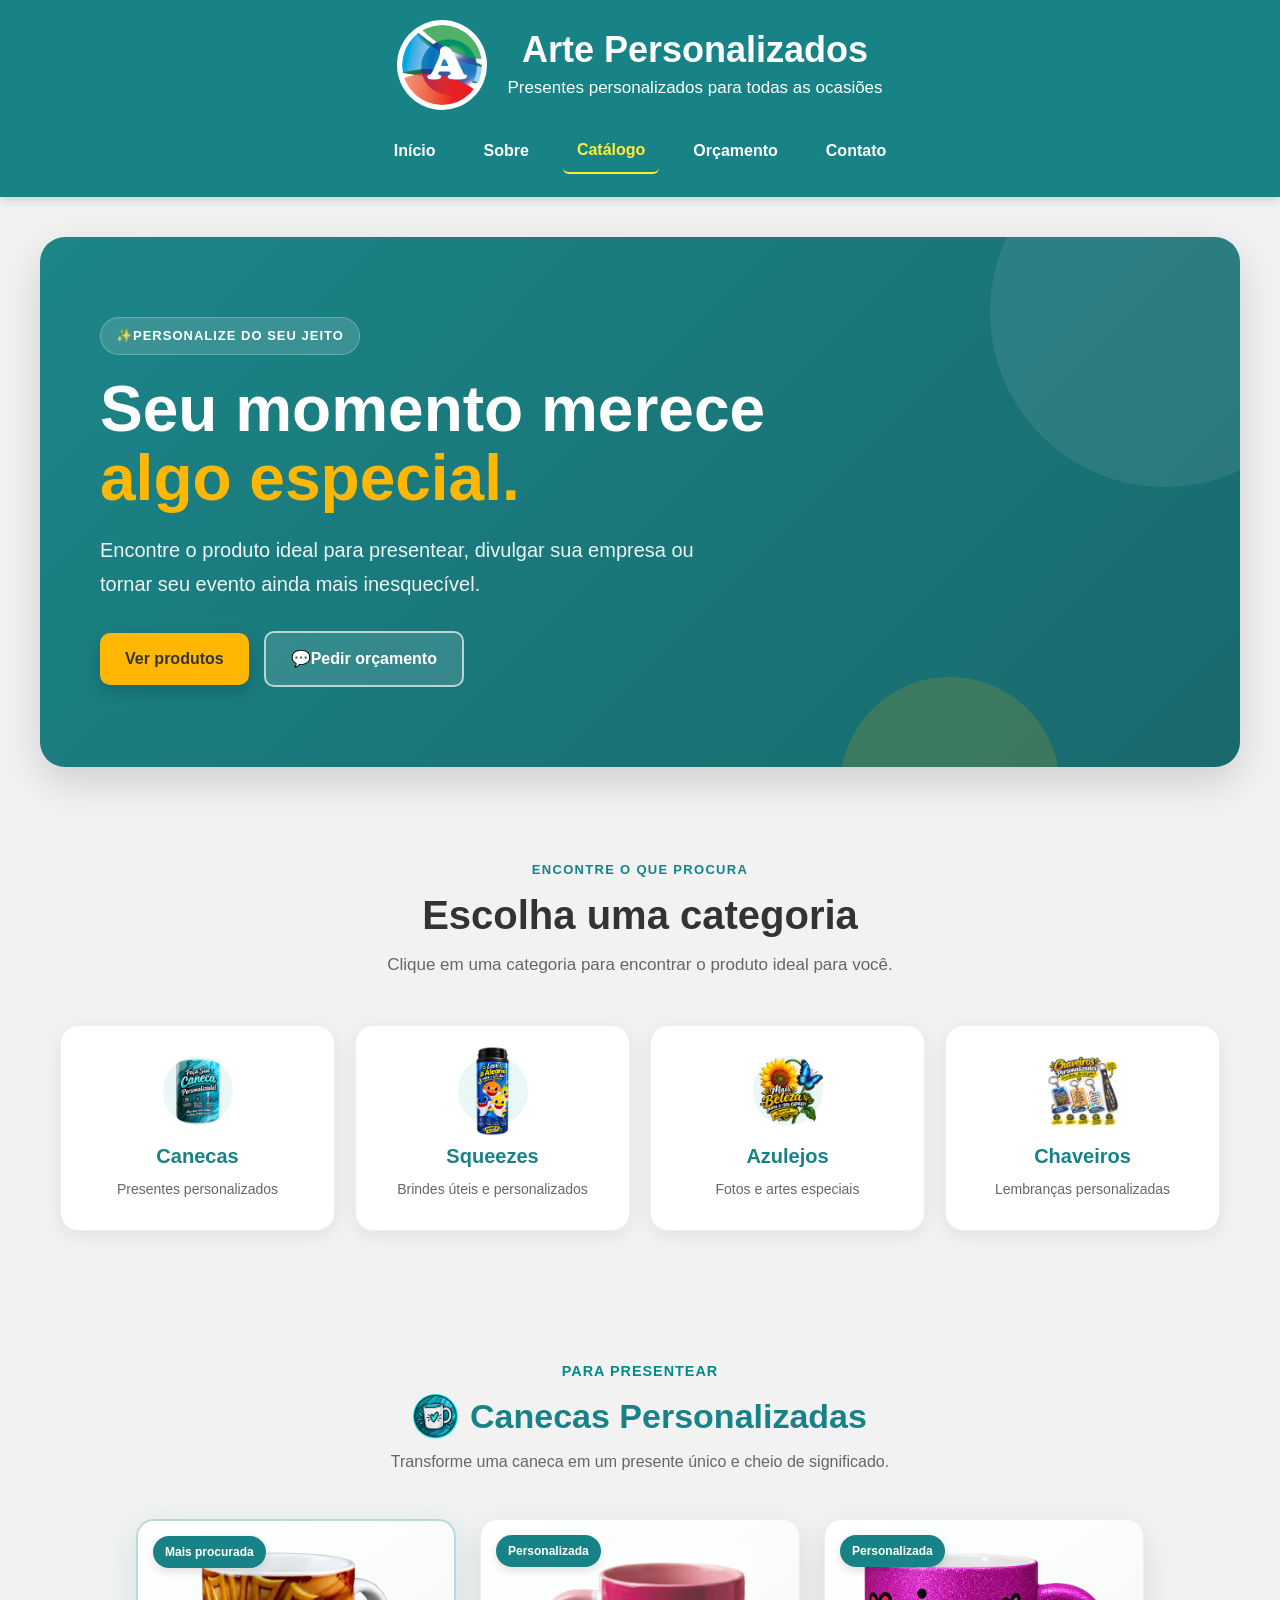
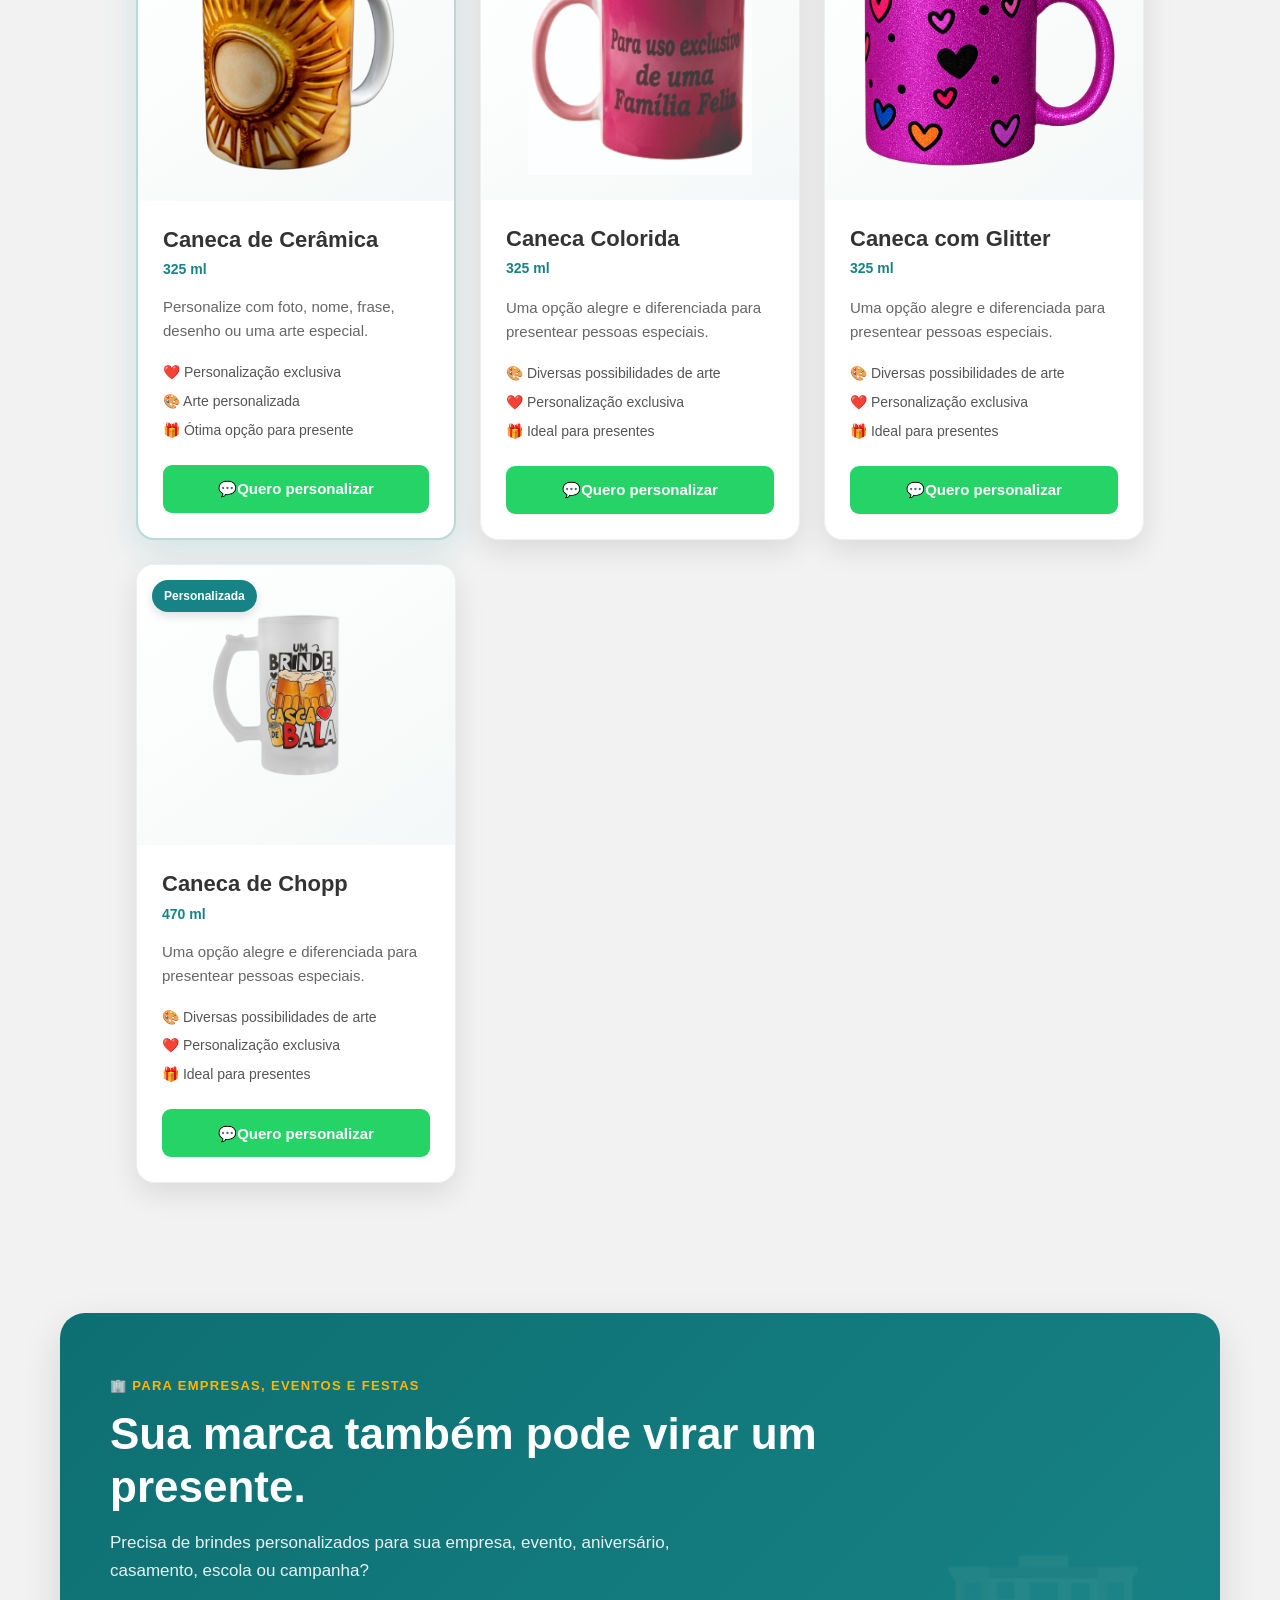
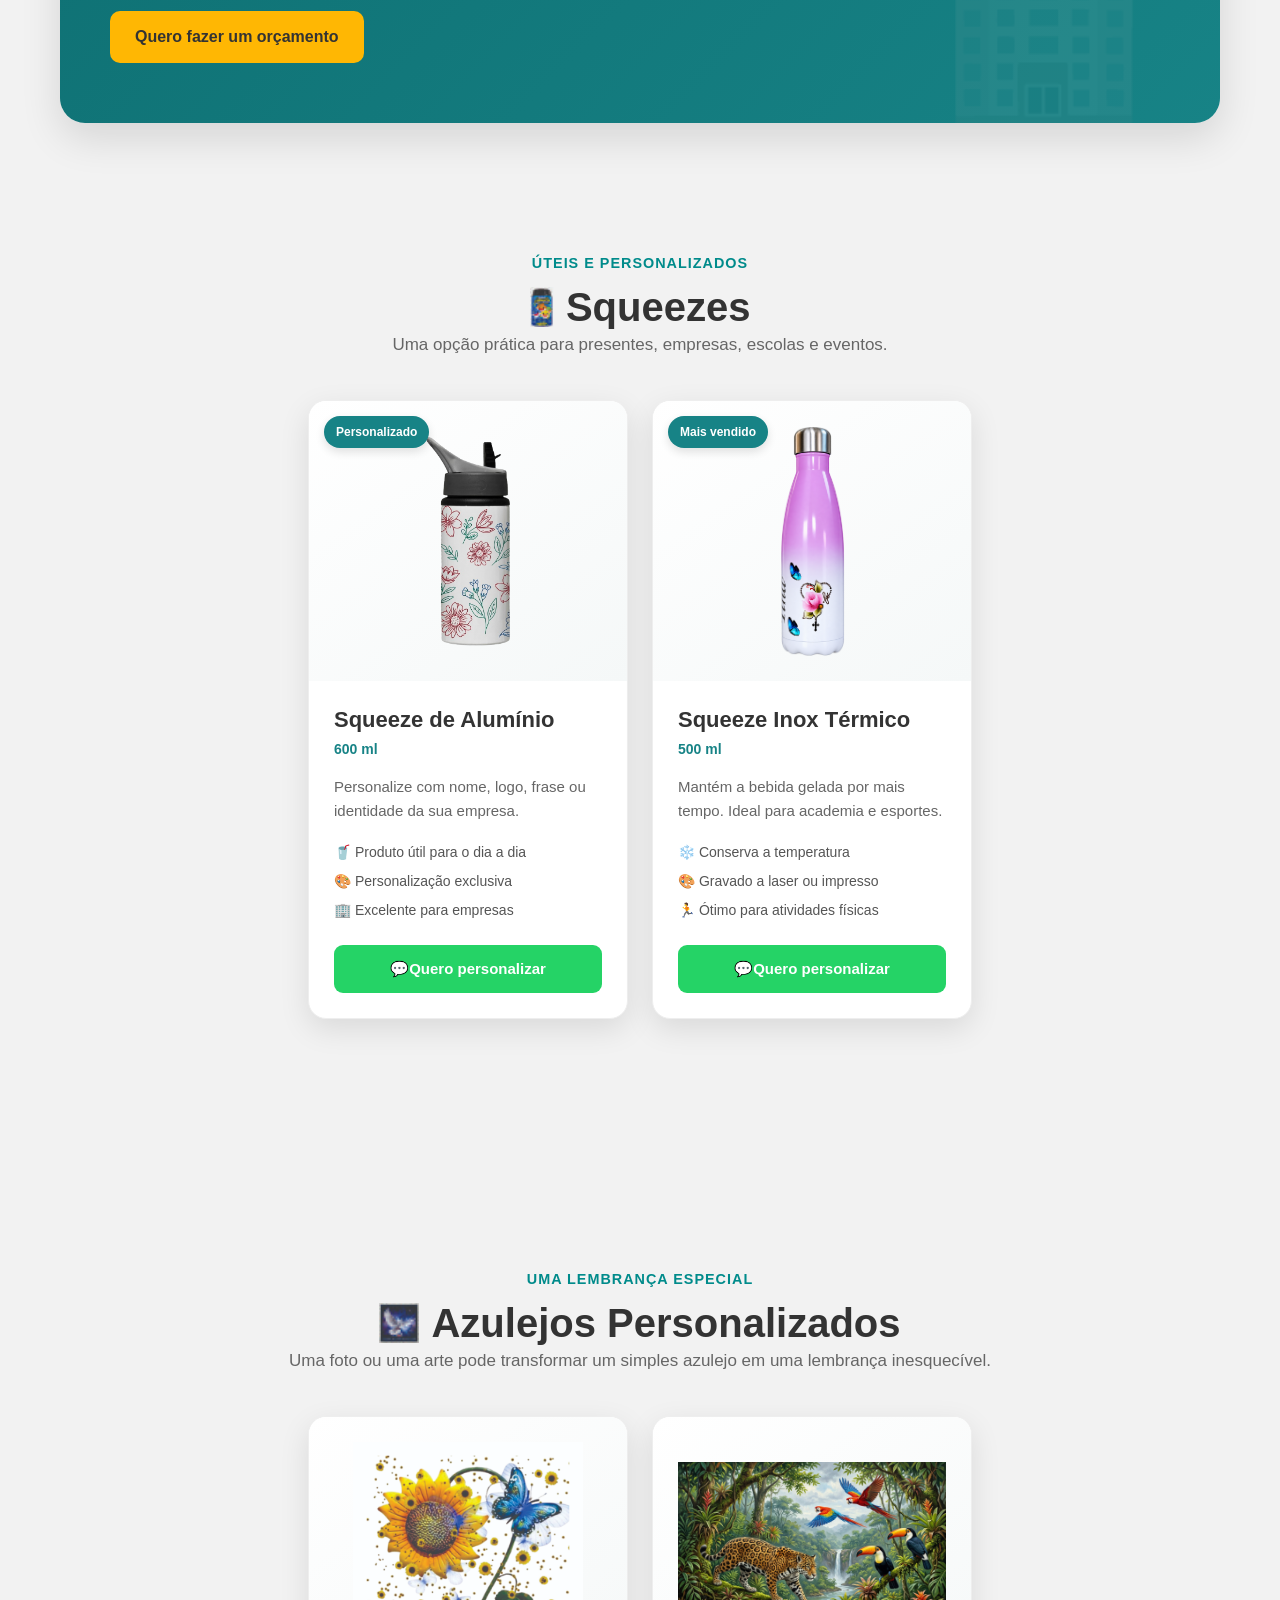
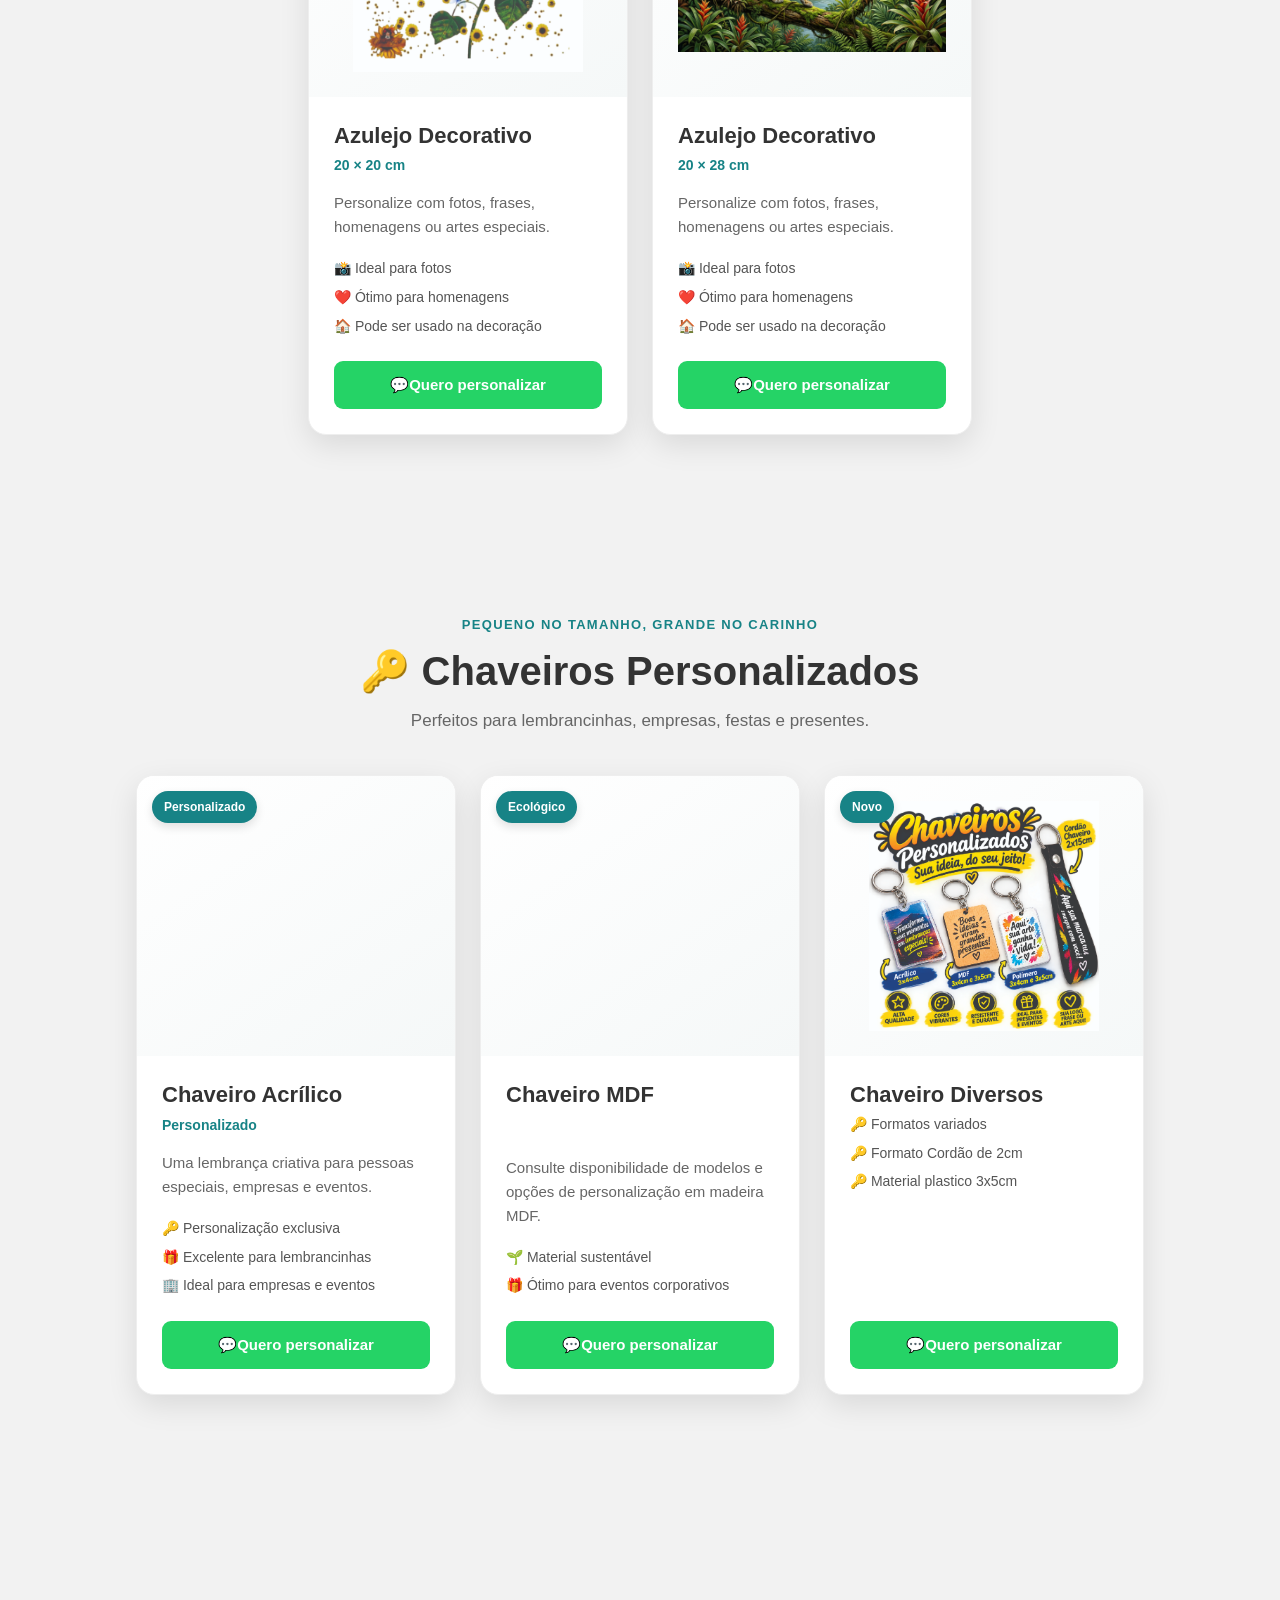
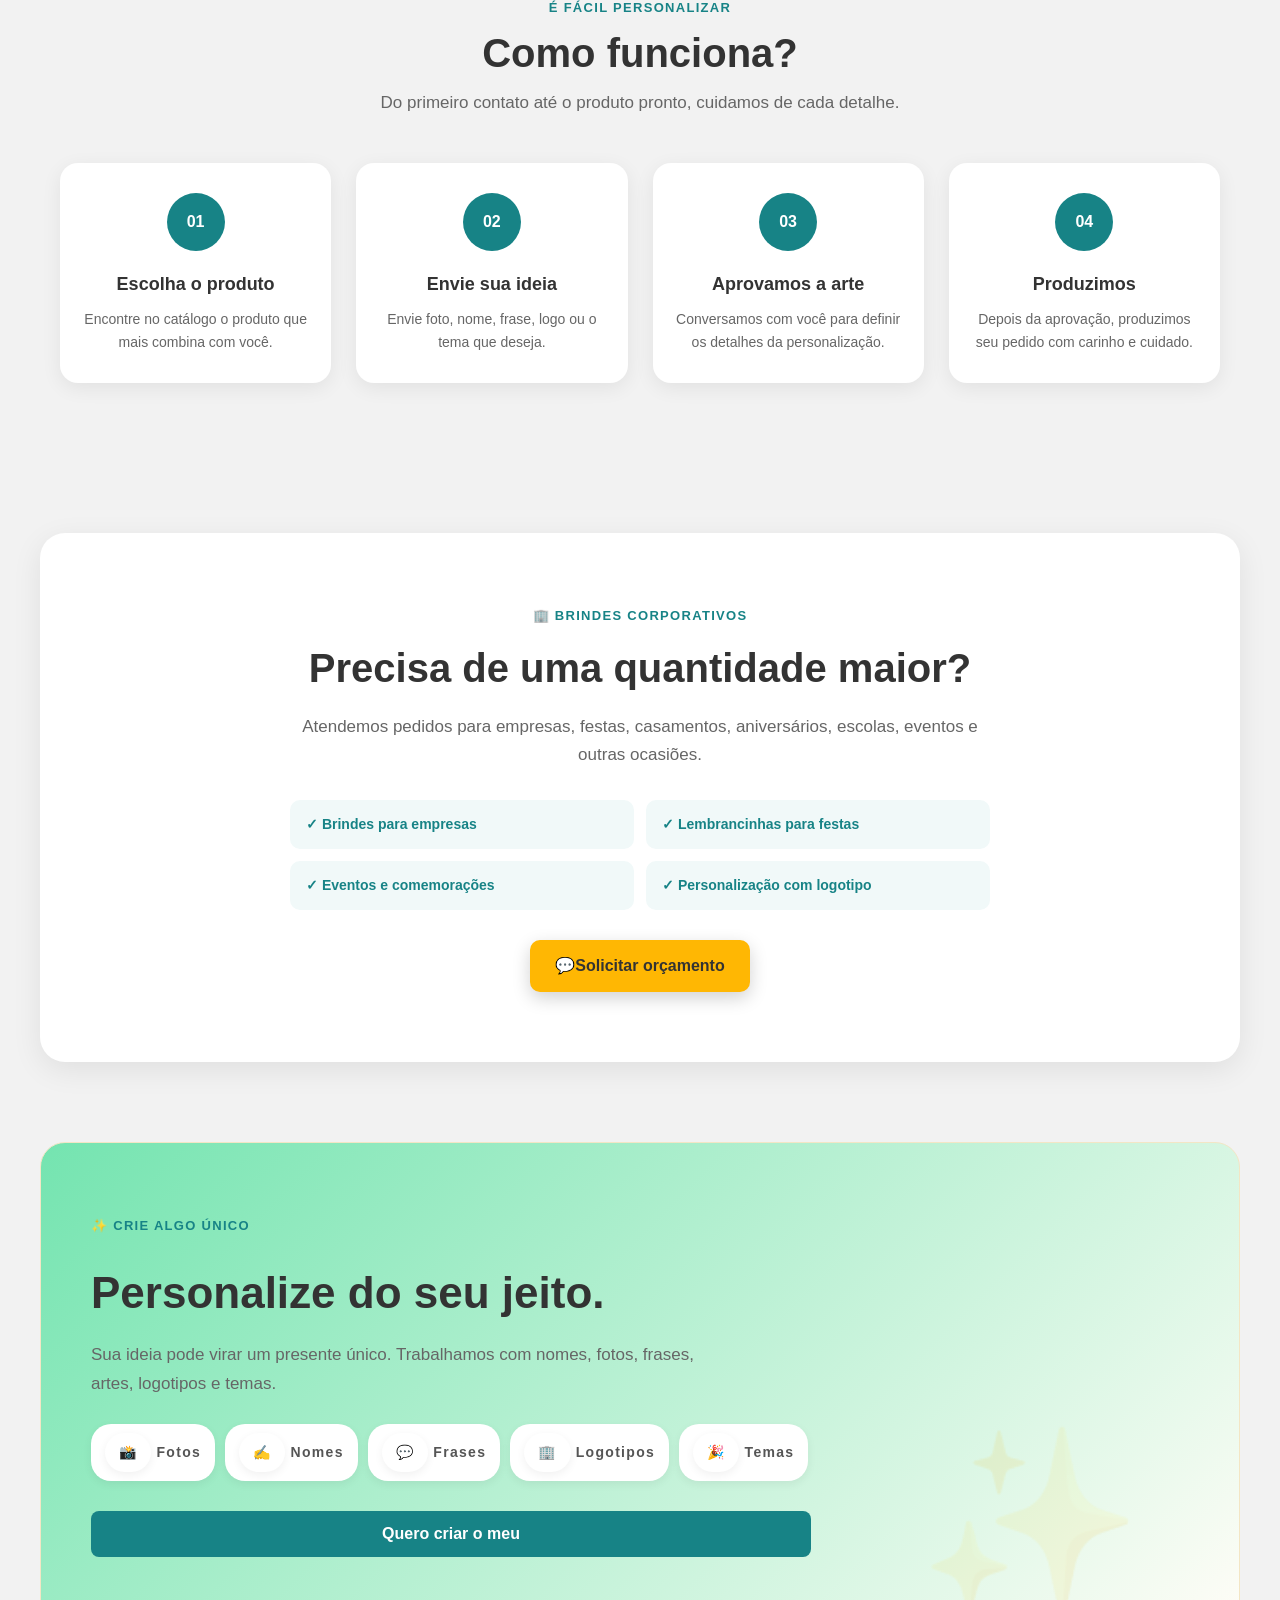
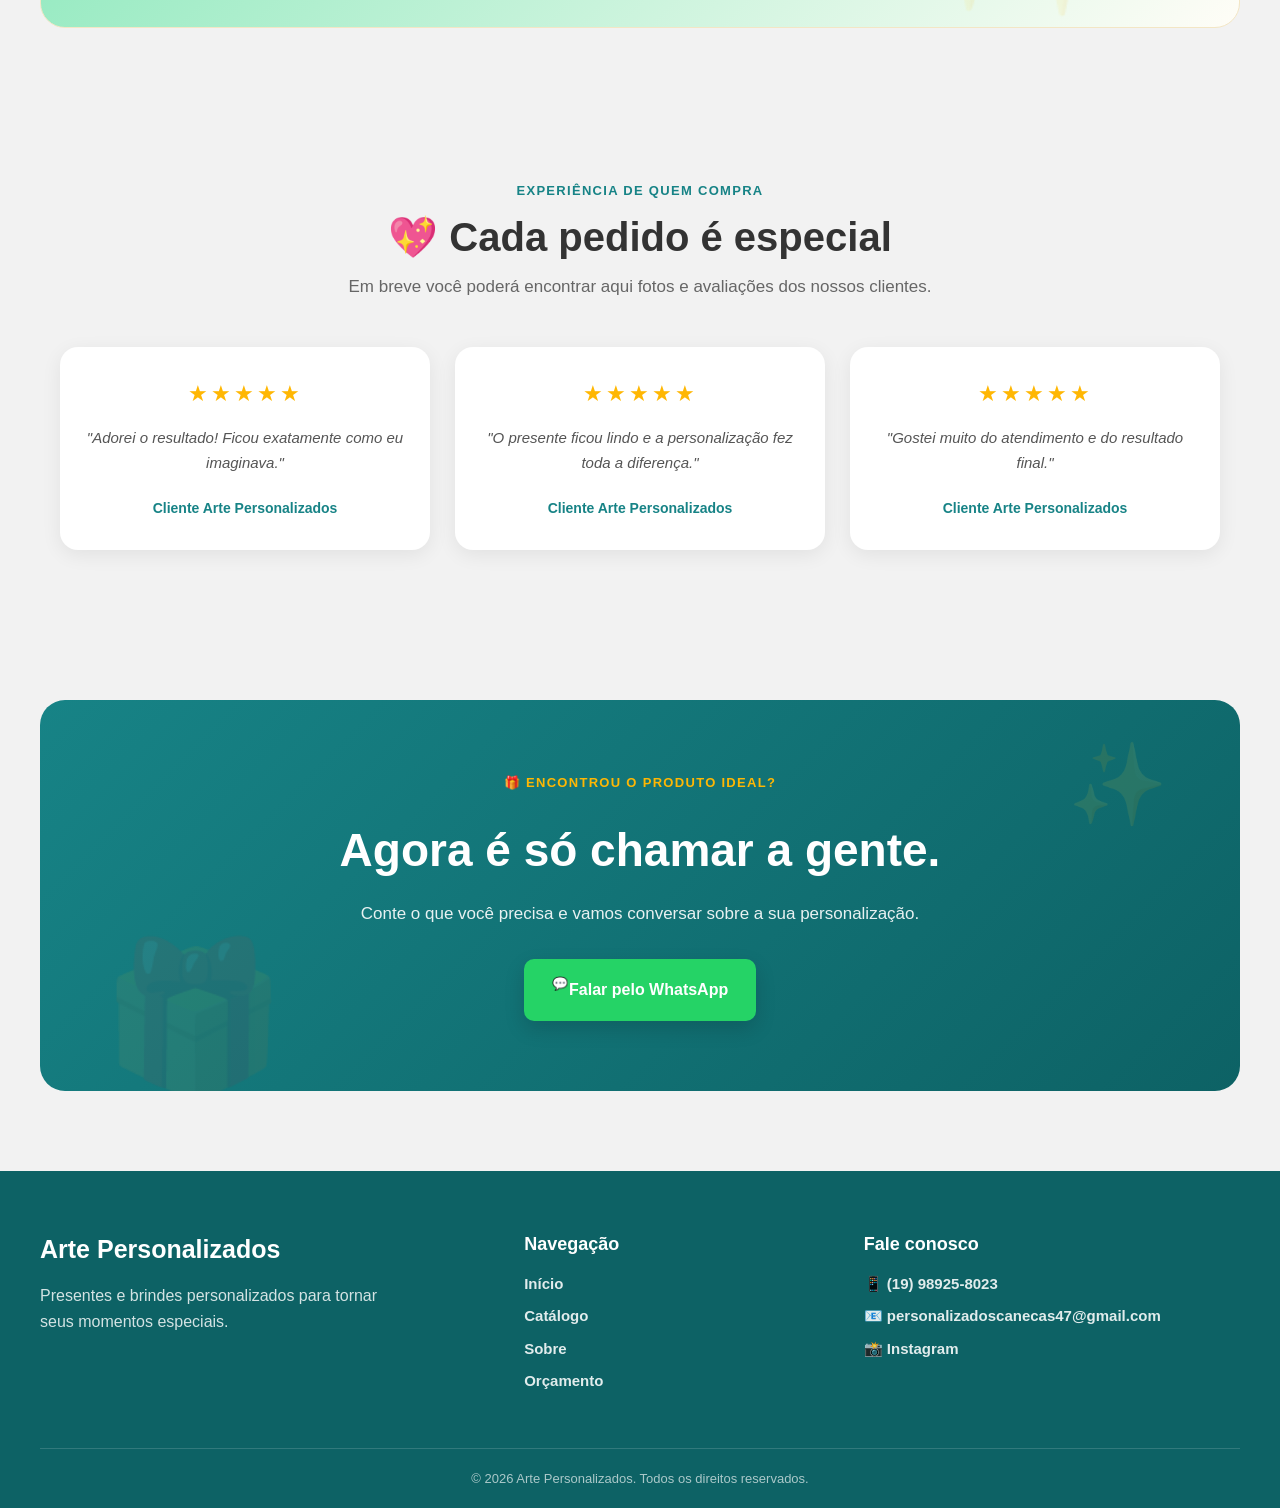
==== commit 8f96f69b: "Rename product from 'Caneca de Copp' to 'Caneca de Chopp'" ====
--- a/catalogo.html
+++ b/catalogo.html
@@ -239,7 +239,7 @@
                         </div>
 
                         <div class="produto-info">
-                            <h3>Caneca de Copp</h3>
+                            <h3>Caneca de Chopp</h3>
                             <p class="produto-detalhe">470 ml</p>
                             <p>
                                 Uma opção alegre e diferenciada para presentear pessoas especiais.
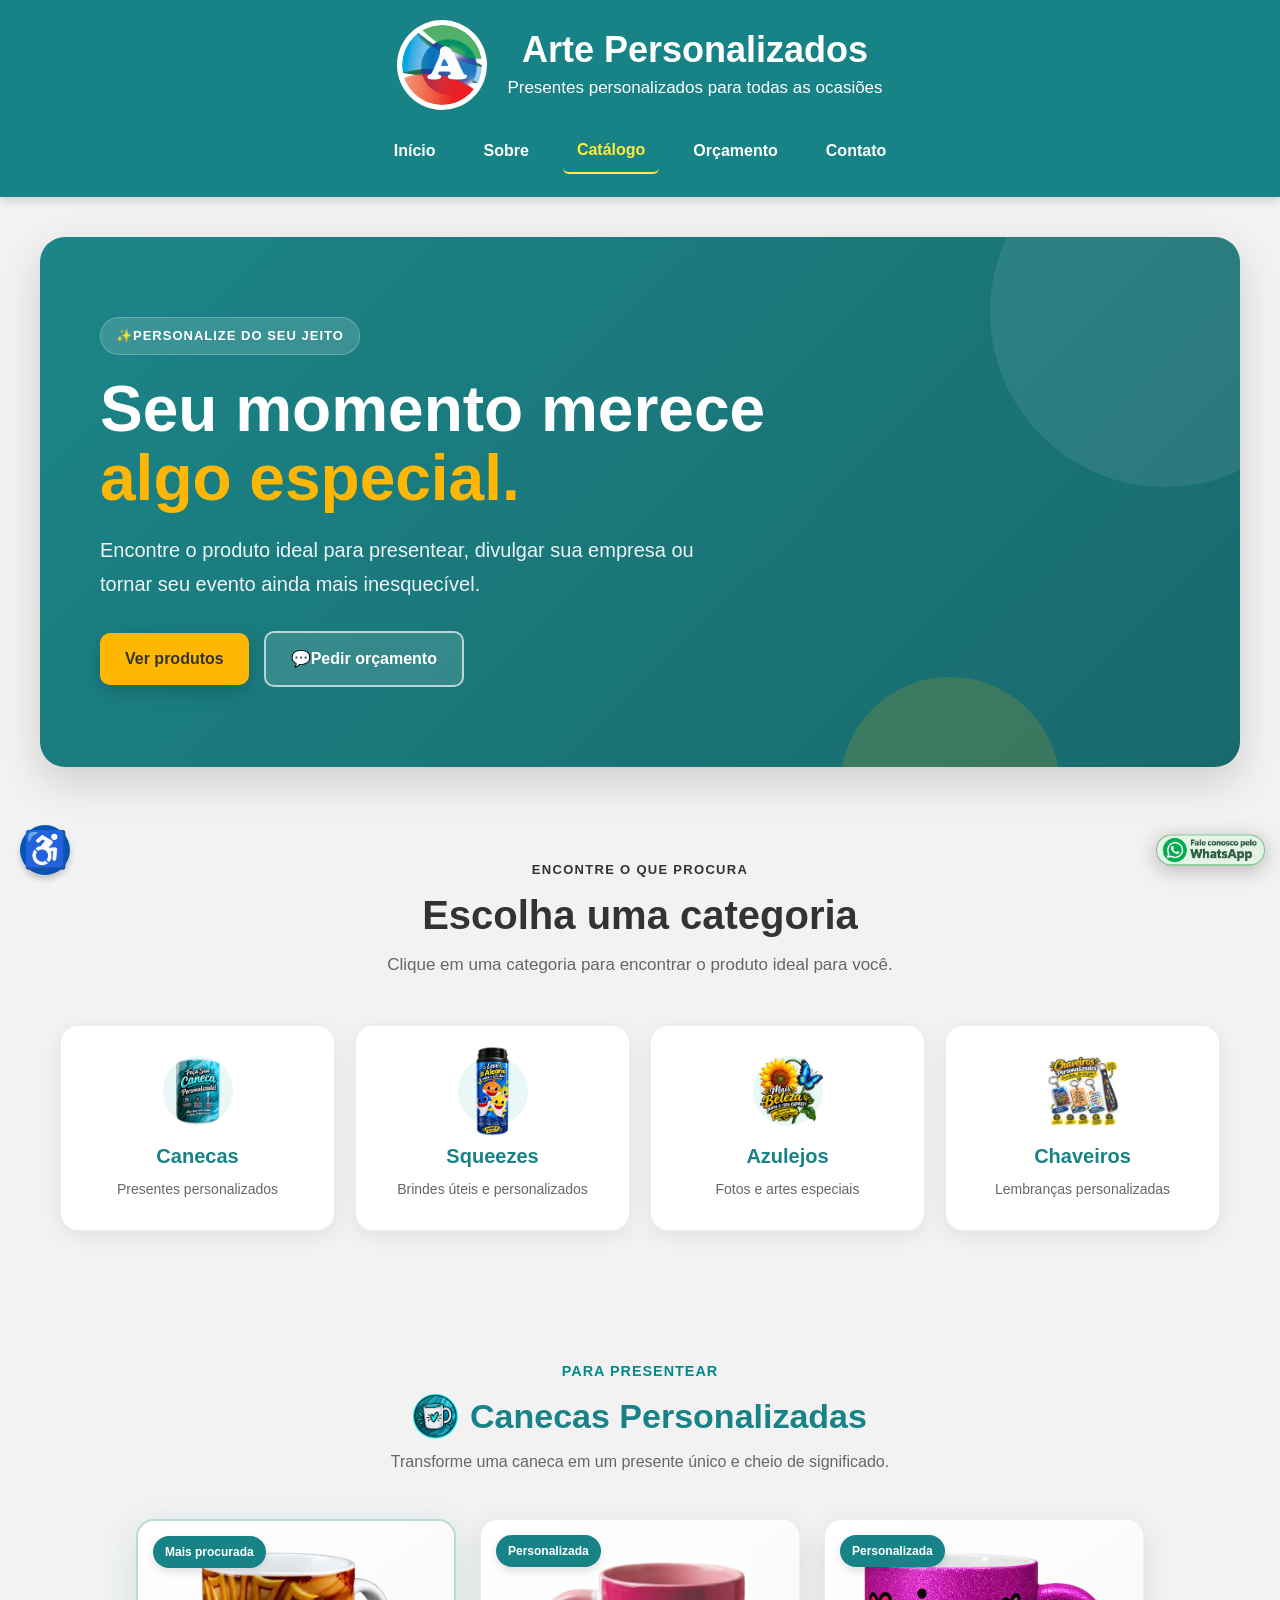
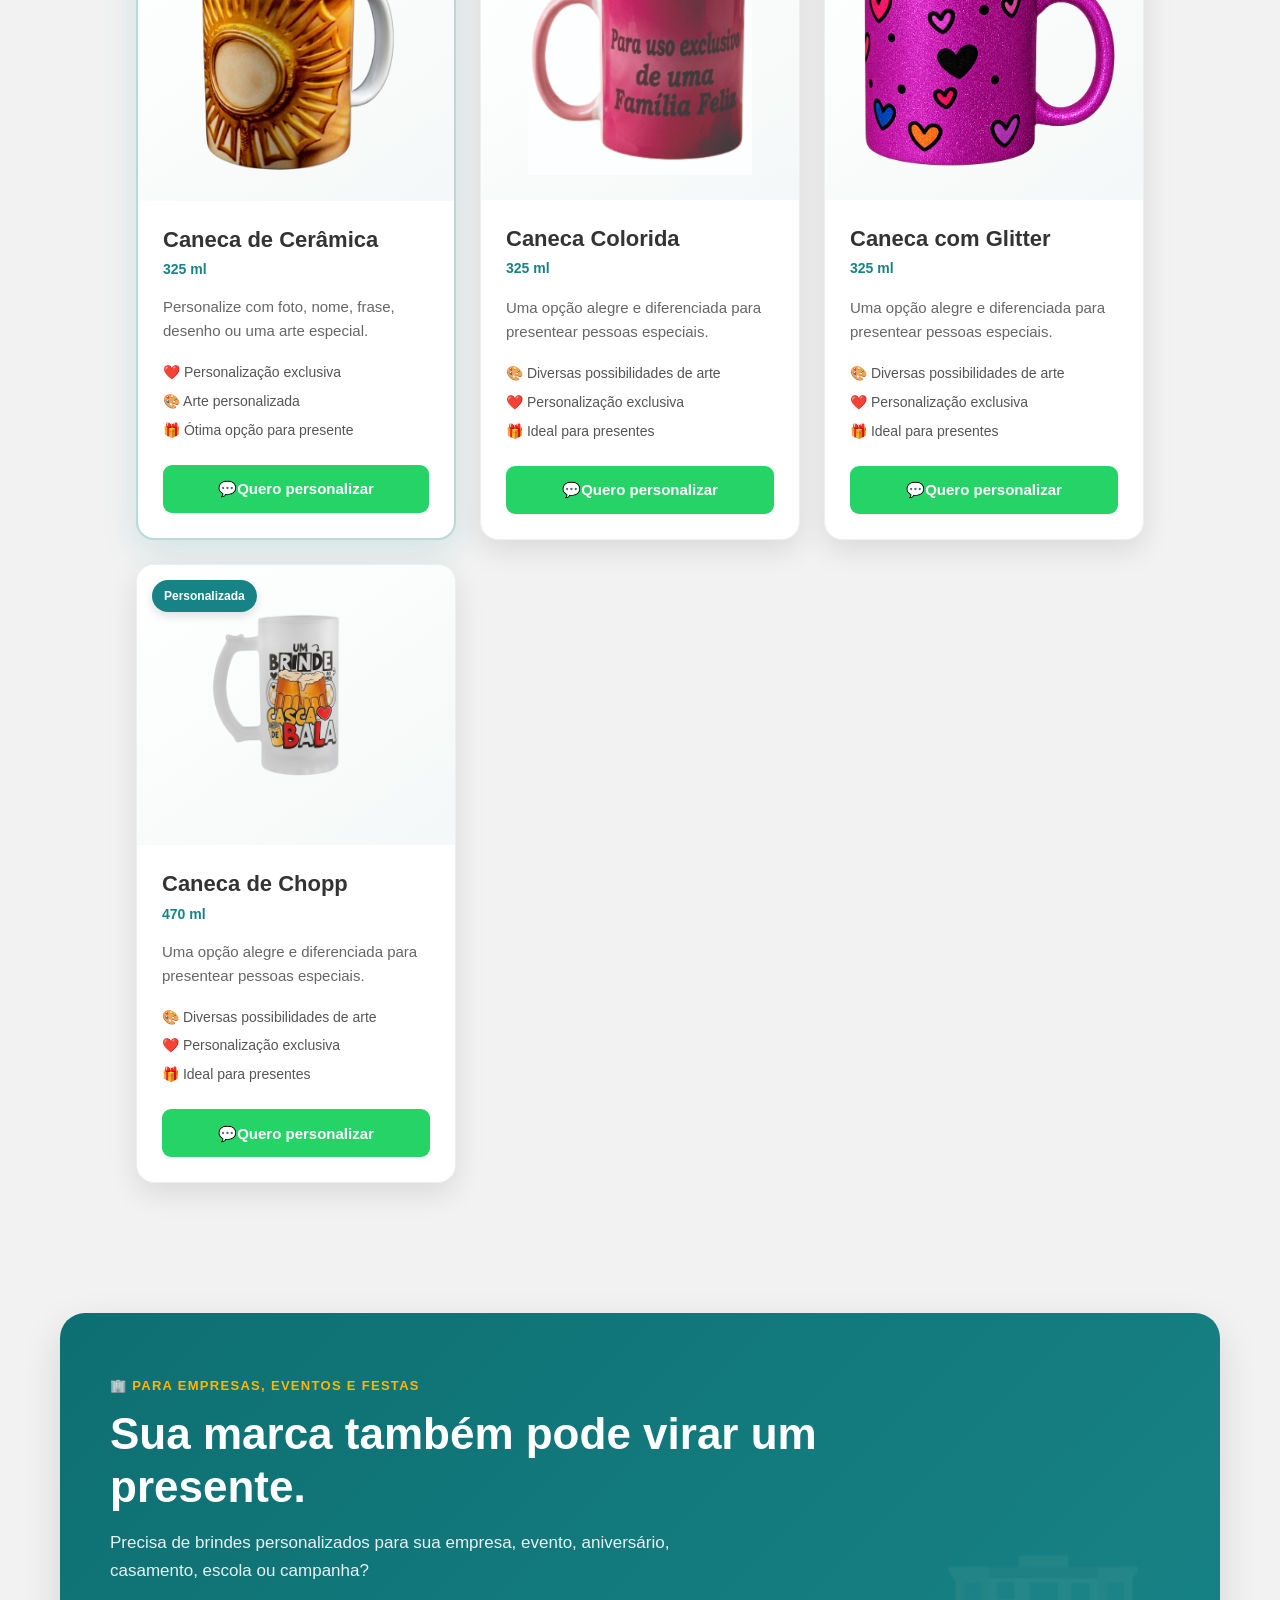
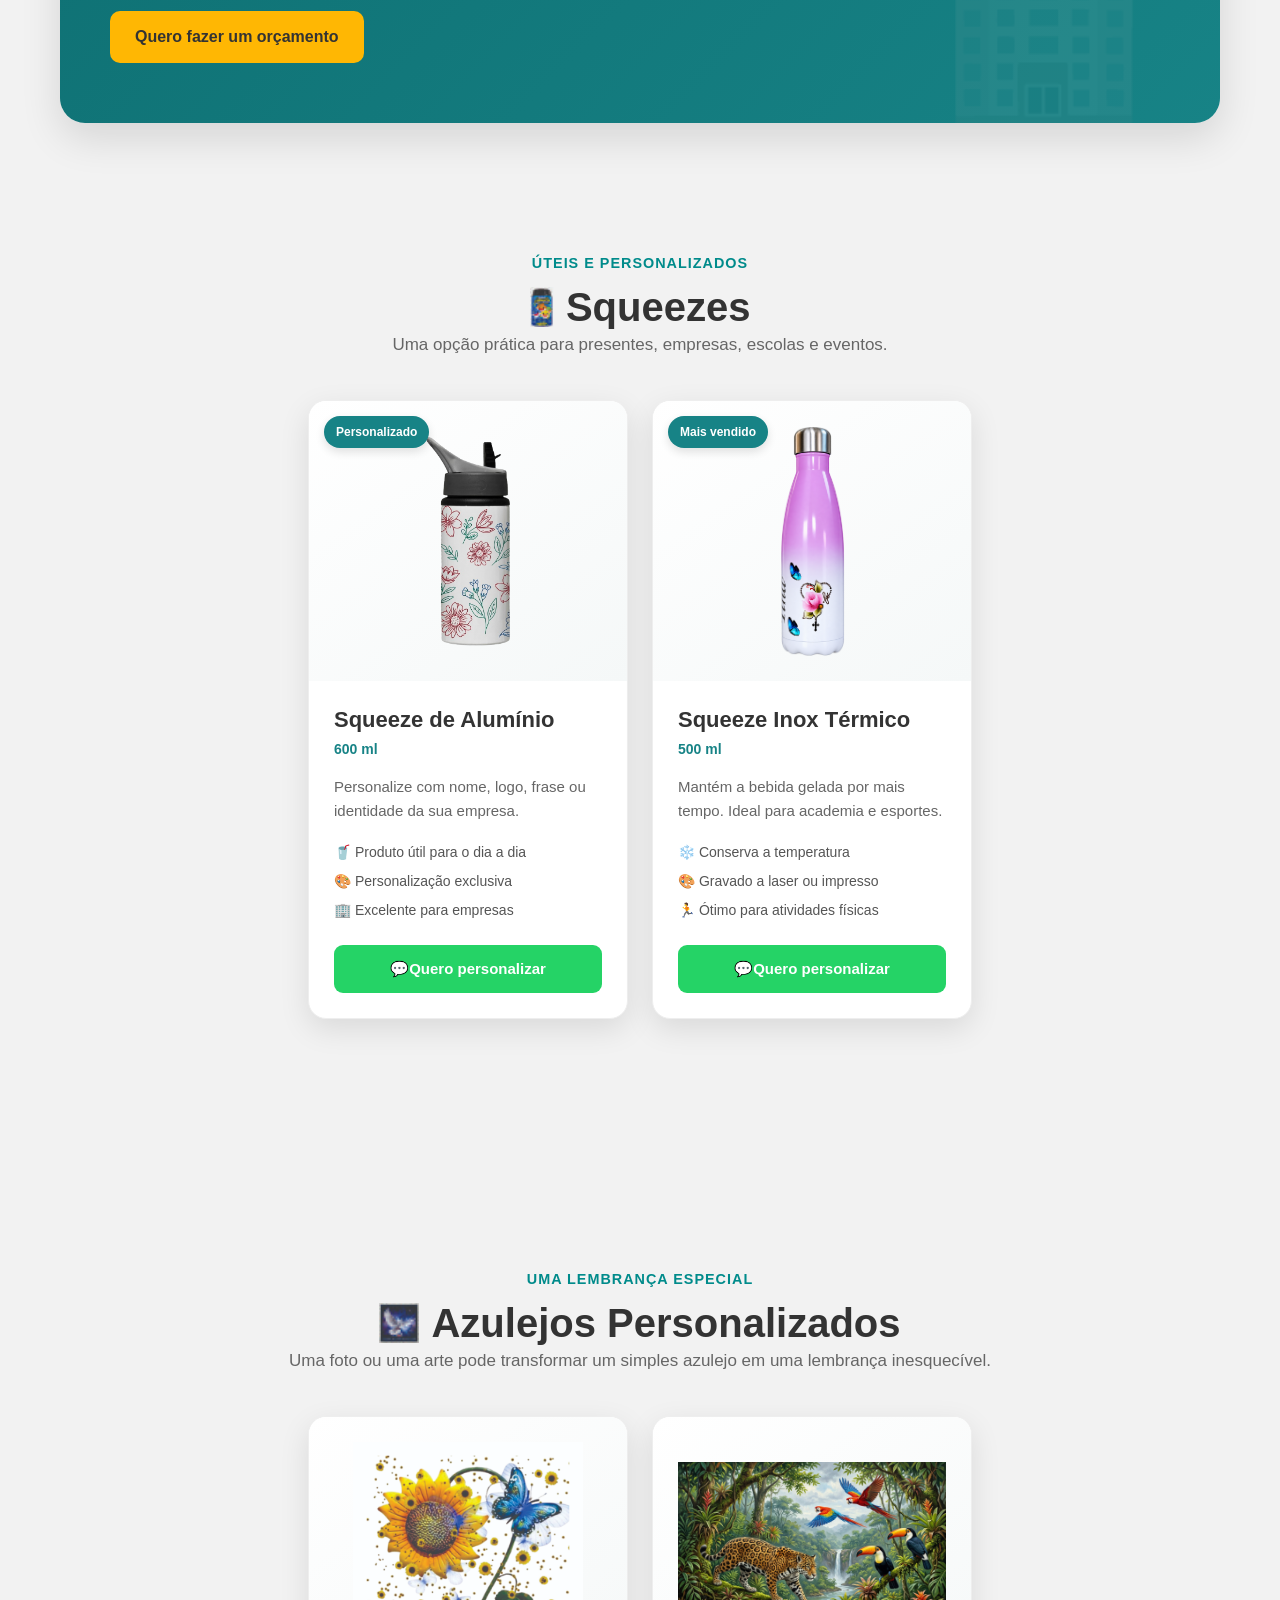
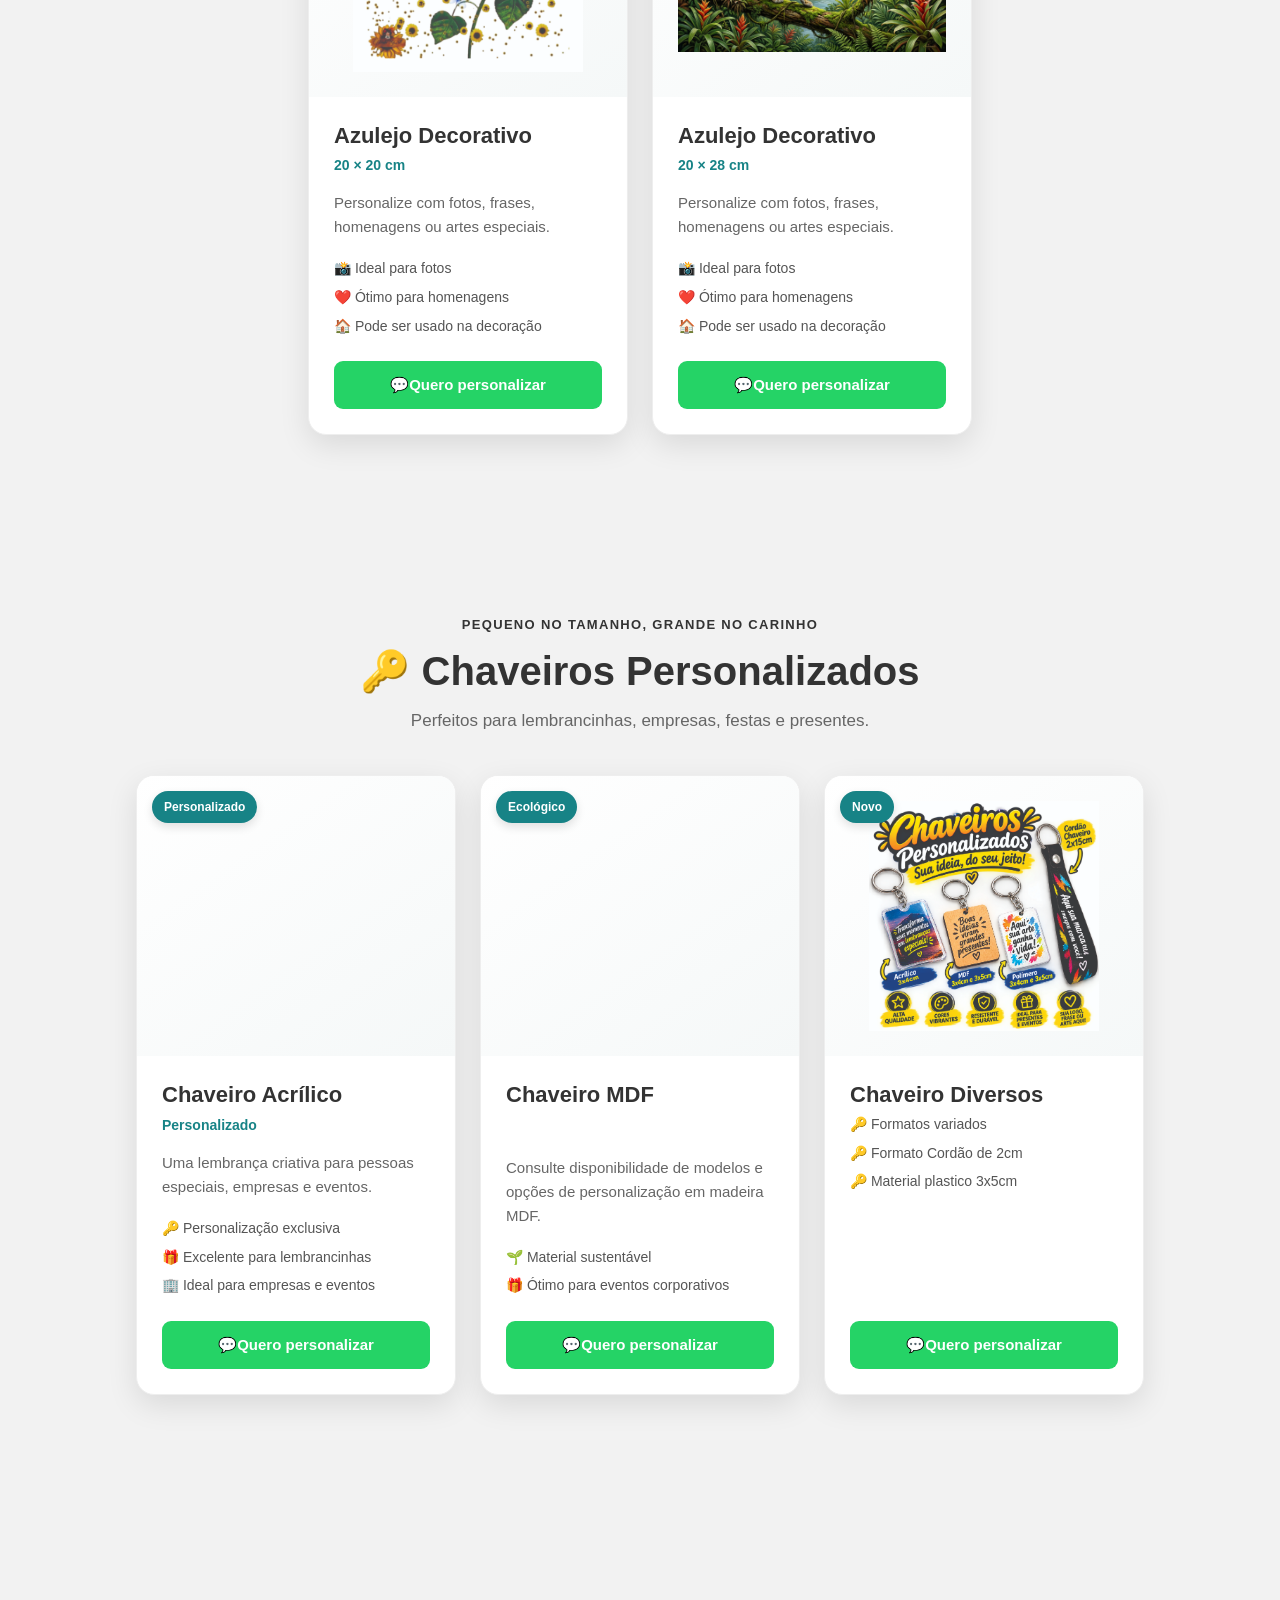
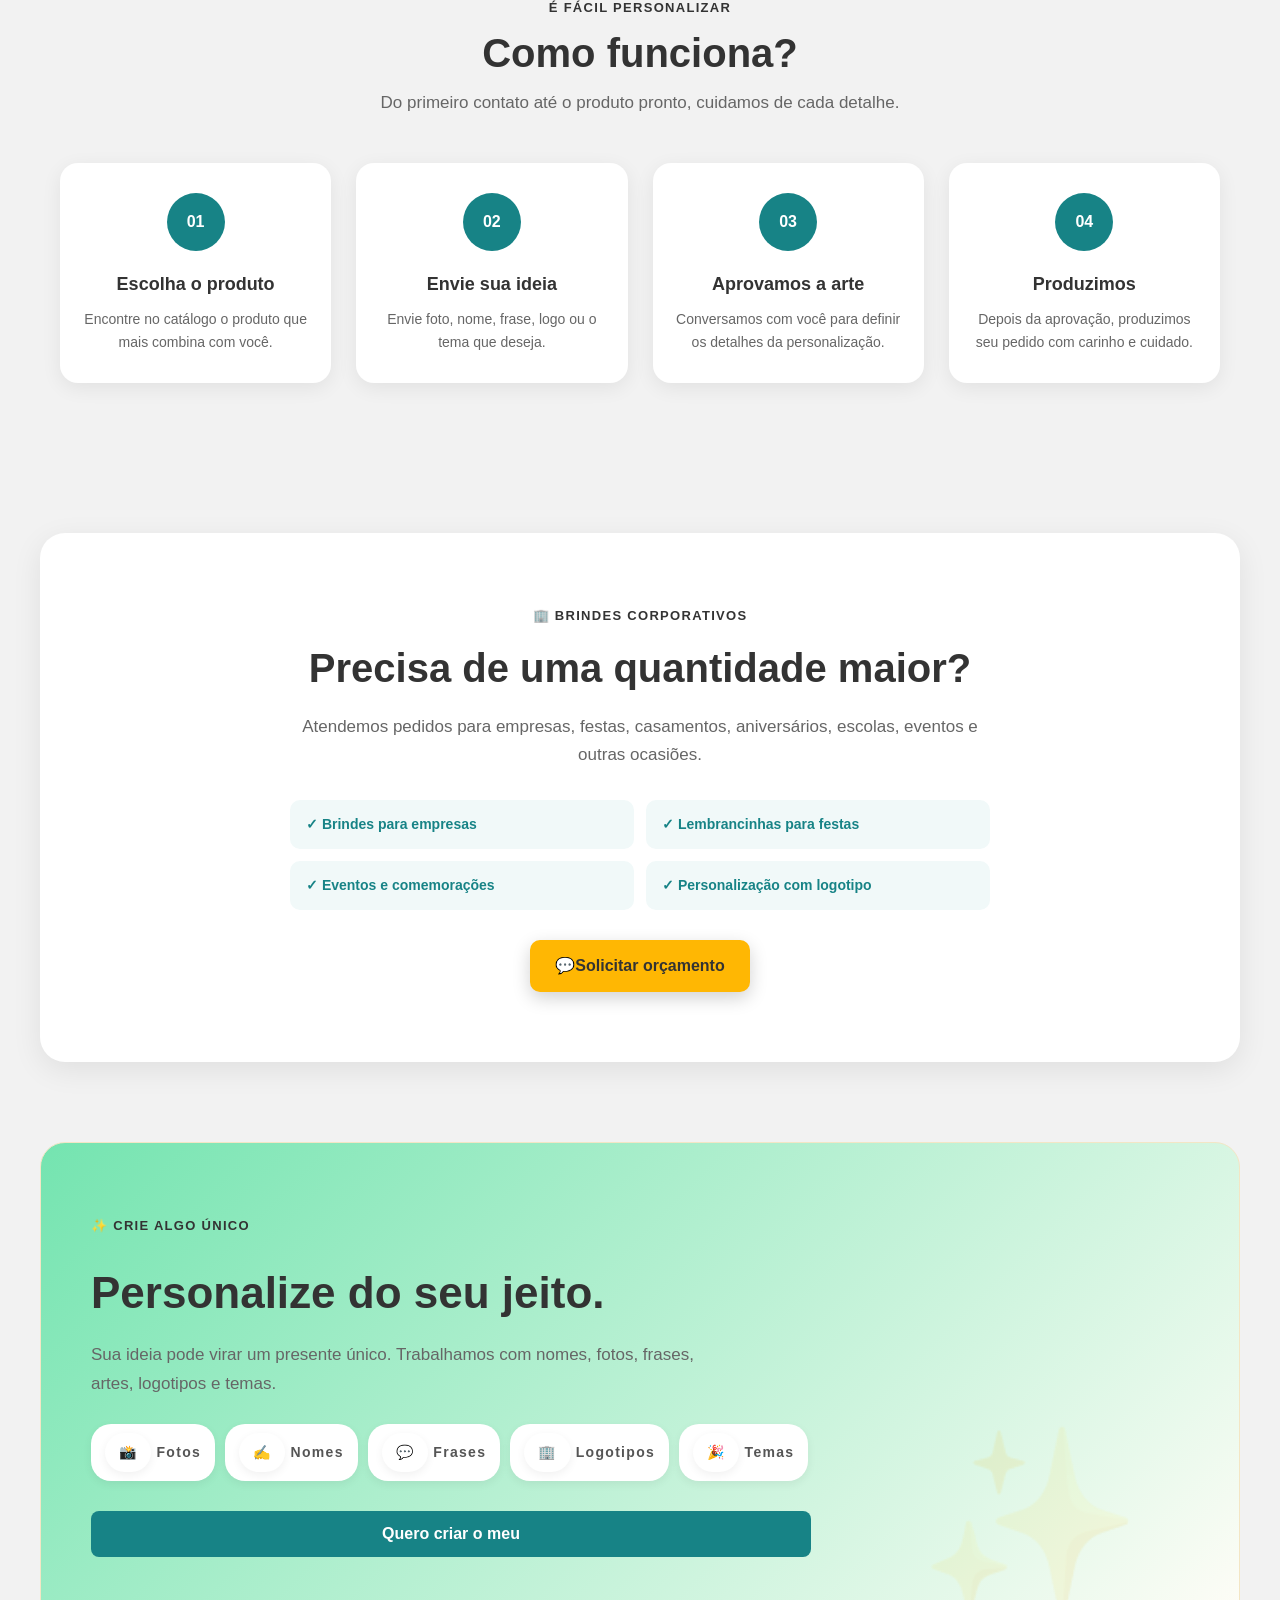
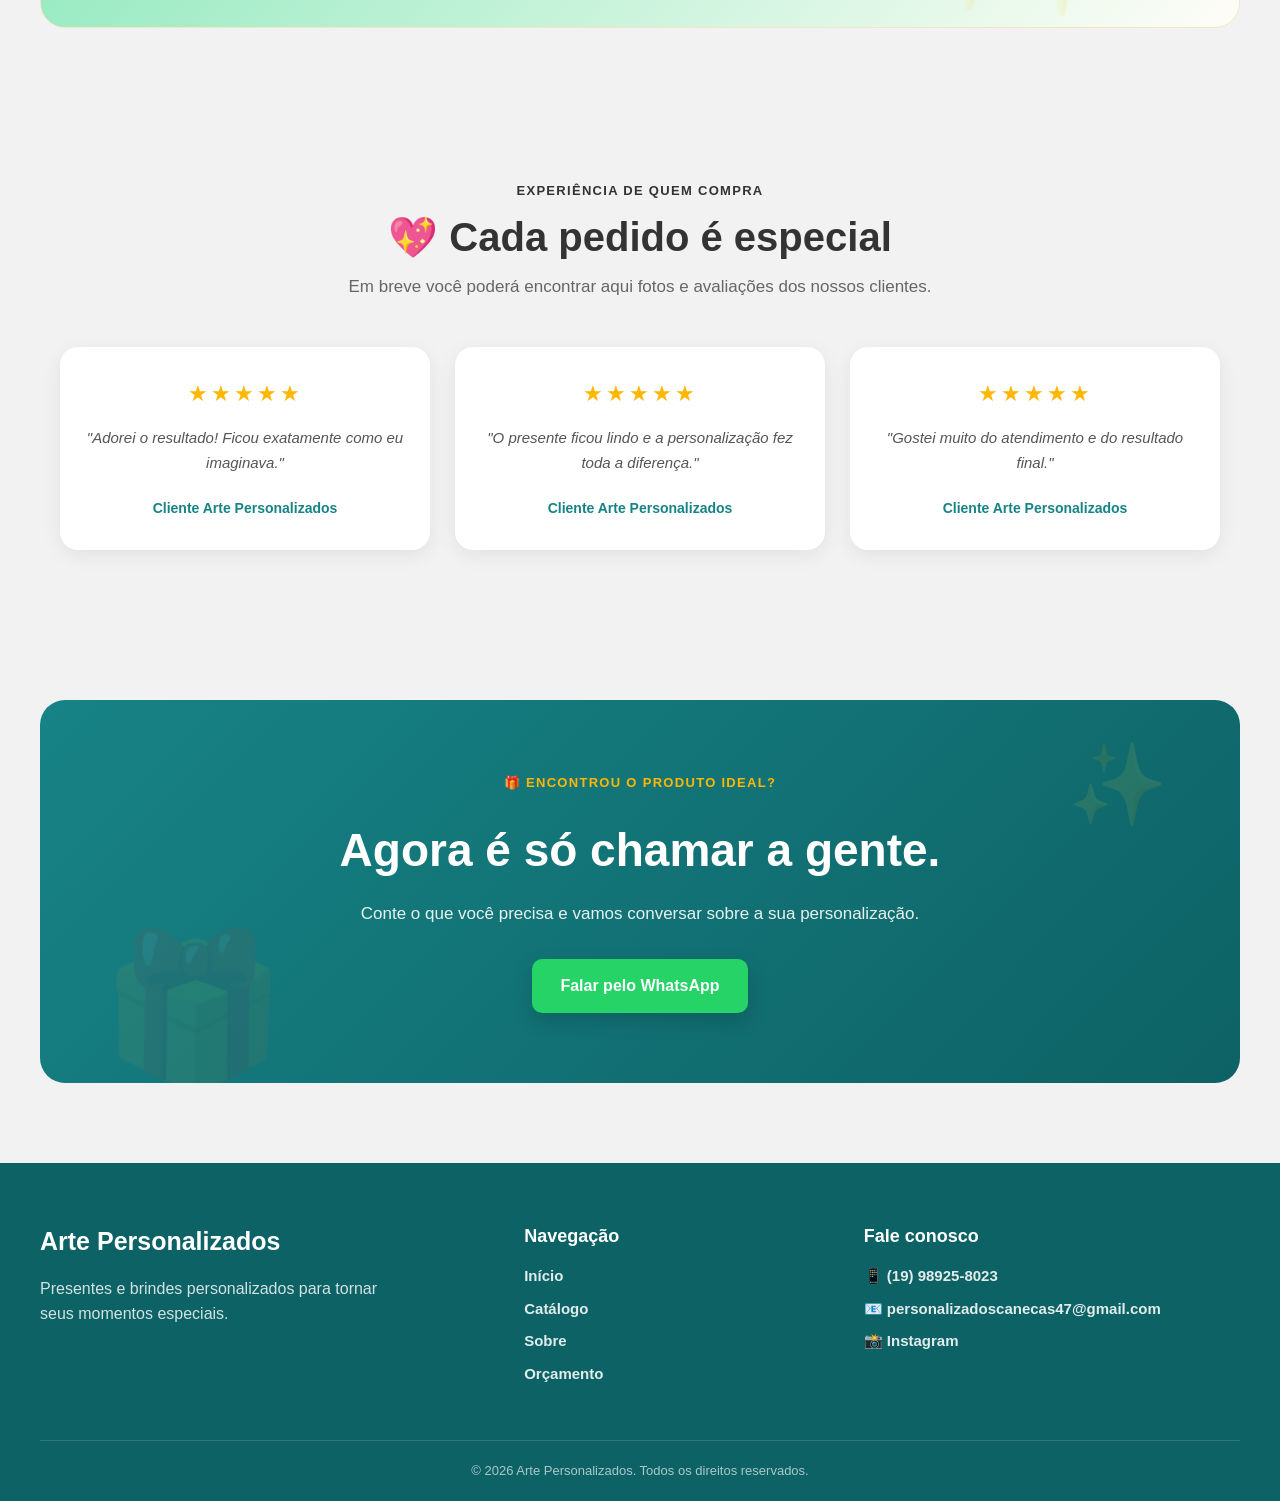
==== commit c30f02ce: "Adiciona menu responsivo em telas pequenas" ====
--- a/catalogo.html
+++ b/catalogo.html
@@ -7,7 +7,23 @@
     <meta name="description"
         content="Catálogo Arte Personalizados — canecas, squeezes, azulejos e chaveiros personalizados para presentes, empresas e eventos especiais.">
     <title>Catálogo de Produtos | Arte Personalizados</title>
-    <link rel="stylesheet" href="style.css">
+    <link rel="stylesheet" href="style.css?v=4">
+    <style>
+        .whatsapp-flutuante {
+            width: max-content !important;
+            height: max-content !important;
+            background: transparent !important;
+        }
+        .whatsapp-flutuante img {
+            height: 65px !important;
+            width: auto !important;
+        }
+        @media (max-width: 900px) {
+            .whatsapp-flutuante img {
+                height: 50px !important;
+            }
+        }
+    </style>
 </head>
 
 <body>
@@ -728,7 +744,7 @@
                    rel="noopener noreferrer"
                    class="btn-whatsapp-grande"
                    aria-label="Falar pelo WhatsApp com a Arte Personalizados (abre em nova aba)">
-                    <span aria-hidden="true">💬</span> Falar pelo WhatsApp
+                    <span aria-hidden="true"></span> Falar pelo WhatsApp
                 </a>
             </div>
         </section>
@@ -775,6 +791,64 @@
     </footer>
 
    
+    <!-- WHATSAPP FLUTUANTE -->
+    <a href="https://wa.me/5519989258023?text=Ol%C3%A1!%20Vi%20o%20cat%C3%A1logo%20da%20Arte%20Personalizados%20e%20gostaria%20de%20fazer%20um%20pedido." target="_blank" rel="noopener noreferrer" class="whatsapp-flutuante" aria-label="Fale conosco pelo WhatsApp">
+        <img src="img/whatsapp.png" alt="Fale conosco pelo WhatsApp">
+    </a>
+<!-- PAINEL DE ACESSIBILIDADE -->
+<div class="painel-acessibilidade">
+    <button id="btnAcessibilidadeToggle" class="btn-acessibilidade-toggle" aria-label="Abrir menu de acessibilidade">
+        ♿
+    </button>
+    <div id="menuAcessibilidade" class="menu-acessibilidade" aria-label="Opções de acessibilidade">
+        <button id="btnAumentarFonte">🔠 Aumentar Fonte</button>
+        <button id="btnContraste">🌓 Alto Contraste</button>
+        <button id="btnLerTela">🔊 Ouvir Página</button>
+    </div>
+</div>
+<script>
+    const btnToggle = document.getElementById("btnAcessibilidadeToggle");
+    const menuAcessibilidade = document.getElementById("menuAcessibilidade");
+    const btnAumentarFonte = document.getElementById("btnAumentarFonte");
+    const btnContraste = document.getElementById("btnContraste");
+    const btnLerTela = document.getElementById("btnLerTela");
+
+    // Abrir/Fechar menu de acessibilidade
+    btnToggle.addEventListener("click", () => {
+        const aberto = menuAcessibilidade.classList.toggle("ativo");
+        btnToggle.setAttribute("aria-expanded", aberto);
+    });
+
+    // Aumentar / Diminuir Fonte
+    btnAumentarFonte.addEventListener("click", () => {
+        document.body.classList.toggle("fonte-aumentada");
+        const ativo = document.body.classList.contains("fonte-aumentada");
+        btnAumentarFonte.textContent = ativo ? "🔠 Reduzir Fonte" : "🔠 Aumentar Fonte";
+    });
+
+    // Alternar Alto Contraste
+    btnContraste.addEventListener("click", () => {
+        document.body.classList.toggle("alto-contraste");
+    });
+
+    // Leitor de Tela Simples (Texto para Voz nativo do navegador)
+    btnLerTela.addEventListener("click", () => {
+        if ('speechSynthesis' in window) {
+            window.speechSynthesis.cancel(); // Para qualquer leitura anterior
+            
+            // Pega o conteúdo principal da página
+            const conteudoPrincipal = document.getElementById("conteudo-principal").innerText;
+            const utterance = new SpeechSynthesisUtterance(conteudoPrincipal);
+            utterance.lang = 'pt-BR';
+            utterance.rate = 1.0; // Velocidade da fala
+            
+            window.speechSynthesis.speak(utterance);
+            alert("Iniciando leitura da página. Para interromper, feche a aba ou recarregue.");
+        } else {
+            alert("Seu navegador não suporta recursos de voz.");
+        }
+    });
+</script>
 </body>
 
 </html>
--- a/style.css
+++ b/style.css
@@ -76,7 +76,7 @@
     font-family: Arial, Helvetica, sans-serif;
     background: #f2f2f2;
     color: #333;
-    overflow-x: hidden;
+    overflow-x: clip;
     line-height: 1.5;
 }
 
@@ -172,6 +172,16 @@
 /* =========================================
 MENU
 ========================================= */
+
+.menu-toggle {
+    display: none;
+    background: transparent;
+    border: none;
+    color: #ffffff;
+    font-size: 32px;
+    cursor: pointer;
+    padding: 10px;
+}
 
 nav {
     margin-top: 15px;
@@ -718,35 +728,29 @@
     right: 25px;
     bottom: 25px;
 
-    width: 62px;
-    height: 62px;
-
-    background-color: #00d084;
-    border-radius: 50%;
-
     display: flex;
     align-items: center;
     justify-content: center;
 
     text-decoration: none;
 
-    box-shadow: 0 4px 15px rgba(0, 0, 0, 0.25);
-
     z-index: 9999;
 
-    transition: transform 0.2s ease, box-shadow 0.2s ease;
+    transition: transform 0.2s ease;
 }
 
 .whatsapp-flutuante:hover {
-    transform: scale(1.08);
-
-    box-shadow: 0 6px 20px rgba(0, 0, 0, 0.30);
-}
-
-.whatsapp-flutuante span {
-    font-size: 30px;
-}
-
+    transform: scale(1.05);
+    background-color: transparent;
+    outline: none;
+}
+
+.whatsapp-flutuante img {
+    height: 180px; /* Aumentado bastante para compensar se a imagem tiver bordas transparentes largas */
+    width: auto;
+    object-fit: contain;
+    filter: drop-shadow(0 4px 10px rgba(0, 0, 0, 0.25));
+}
 
 /* =========================================
 TABLET
@@ -758,12 +762,10 @@
     padding: 20px 4%;
 }
 
-
 /* HERO */
 
 .hero {
     padding: 50px 30px;
-
     gap: 30px;
 }
 
@@ -779,17 +781,18 @@
     max-width: 300px;
 }
 
-
 /* BENEFÍCIOS */
 
 .beneficio-box {
     grid-template-columns: 1fr;
-
     max-width: 600px;
-
     margin: 0 auto;
 }
 
+/* WHATSAPP FLUTUANTE RESPONSIVO */
+.whatsapp-flutuante img {
+    height: 100px; /* Aumentado para compensar se a imagem tiver bordas transparentes largas */
+}
 
 }
 
@@ -801,20 +804,19 @@
 
 header {
     padding: 15px 4%;
-}
-
+    position: relative;
+}
 
 /* LOGO */
 
 .logo-area {
     flex-direction: column;
-
     gap: 10px;
+    padding-bottom: 10px;
 }
 
 .logo {
     width: 75px;
-
     height: 75px;
 }
 
@@ -826,30 +828,41 @@
     font-size: 14px;
 }
 
+/* BOTAO MENU */
+.menu-toggle {
+    display: block;
+    position: absolute;
+    top: 20px;
+    right: 20px;
+}
 
 /* MENU */
 
 nav {
     width: 100%;
-
-    margin-top: 18px;
-
+    margin-top: 10px;
+    display: none;
+    flex-direction: column;
+    justify-content: center;
+    gap: 5px;
+}
+
+nav.ativo {
     display: flex;
-
-    flex-direction: row;
-
-    justify-content: center;
-
-    gap: 5px;
 }
 
 nav a {
     margin: 0;
-
-    padding: 7px 9px;
-
-    font-size: 14px;
-}
+    padding: 12px;
+    font-size: 16px;
+    border-bottom: 1px solid rgba(255, 255, 255, 0.1);
+    border-radius: 0;
+}
+nav a:last-child {
+    border-bottom: none;
+}
+
+
 
 
 /* HERO */
@@ -2054,7 +2067,7 @@
 
     margin-bottom: 12px;
 
-    color: var(--verde);
+    color: var(white);
 
     font-size: 13px;
 
@@ -3264,44 +3277,7 @@
 }
 
 
-/* =========================================================
-   WHATSAPP FLUTUANTE - CATÁLOGO
-========================================================= */
-
-.whatsapp-flutuante {
-    width: 130px;
-    height: 120px;
-
-    right: 22px;
-    bottom: 22px;
-
-    display: flex;
-
-    align-items: center;
-    justify-content: center;
-
-    background: transparent;
-
-    color: white;
-
-    border-radius: 0;
-
-    font-size: 29px;
-
-    z-index: 9999;
-
-    box-shadow: none;
-
-    transition:
-        transform 0.2s ease;
-}
-
-
-.whatsapp-flutuante:hover {
-    background: #1ebe5d;
-
-    transform: scale(1.1);
-}
+
 
 
 /* =========================================================
@@ -3931,3 +3907,88 @@
     }
 
 }
+/* Painel Flutuante de Acessibilidade */
+.painel-acessibilidade {
+    position: fixed;
+    bottom: 25px;
+    left: 20px;
+    z-index: 1000;
+}
+
+@media (max-width: 768px) {
+    .painel-acessibilidade {
+        bottom: 15px;
+        left: 15px;
+    }
+}
+
+@media (max-width: 360px) {
+    .painel-acessibilidade {
+        bottom: 12px;
+        left: 12px;
+    }
+}
+
+.btn-acessibilidade-toggle {
+    background: #0056b3;
+    color: #fff;
+    border: none;
+    border-radius: 50%;
+    width: 50px;
+    height: 50px;
+    font-size: 36px;
+    line-height: 1;
+    cursor: pointer;
+    box-shadow: 0 4px 6px rgba(0,0,0,0.2);
+    display: flex;
+    align-items: center;
+    justify-content: center;
+    padding: 0;
+}
+
+.menu-acessibilidade {
+    display: none;
+    position: absolute;
+    bottom: 60px;
+    left: 0;
+    background: #fff;
+    border: 2px solid #f1f3f5;
+    border-radius: 8px;
+    padding: 10px;
+    box-shadow: 0 4px 10px rgba(247, 245, 245, 0.938);
+    width: 220px;
+}
+
+.menu-acessibilidade.ativo {
+    display: flex;
+    flex-direction: column;
+    gap: 8px;
+}
+
+.menu-acessibilidade button {
+    background: #f1f1f1;
+    border: 1px solid #ccc;
+    padding: 8px;
+    text-align: left;
+    cursor: pointer;
+    border-radius: 4px;
+    font-size: 14px;
+}
+
+.menu-acessibilidade button:hover {
+    background: #e2e2e2;
+}
+
+/* Classes de Acessibilidade ativadas via JS */
+body.alto-contraste {
+    background-color: #000 !important;
+    color: #ffff00 !important;
+}
+
+body.alto-contraste a {
+    color: #00ffff !important;
+}
+
+body.fonte-aumentada {
+    font-size: 120% !important;
+}
